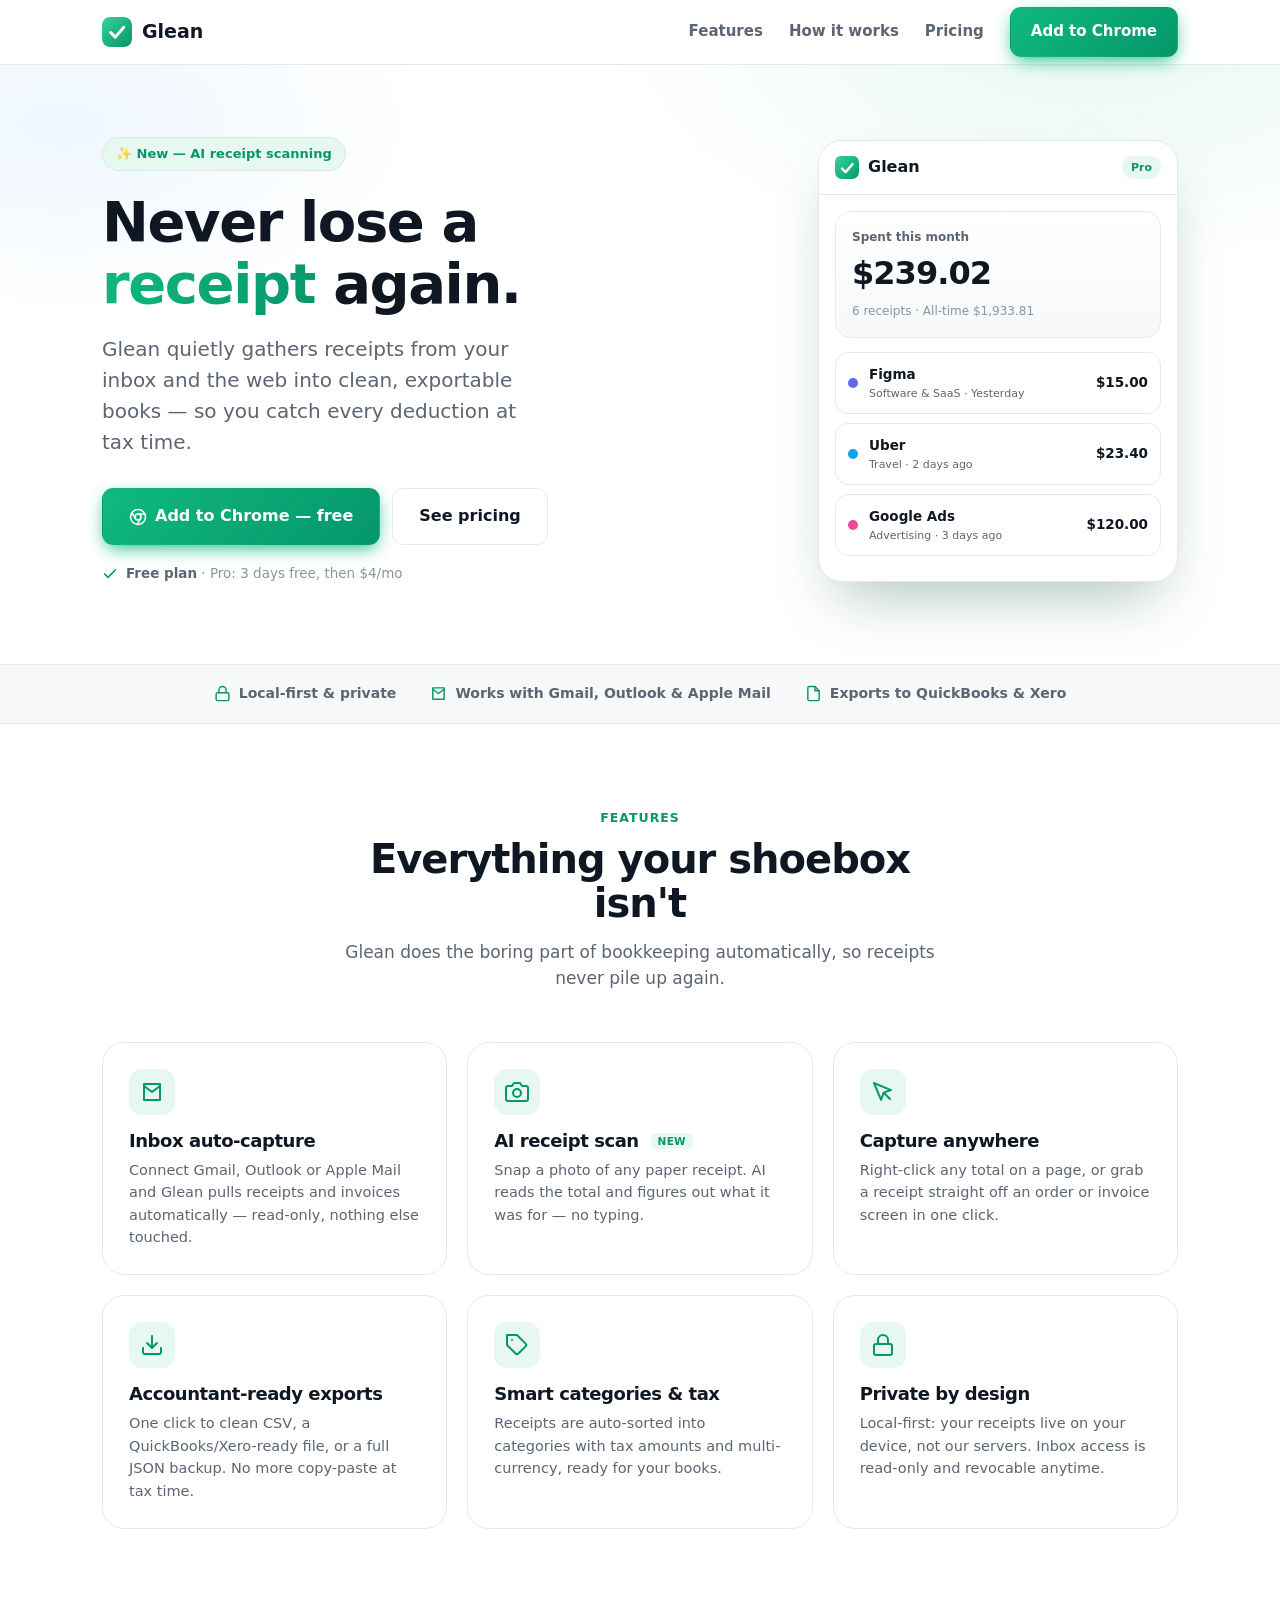
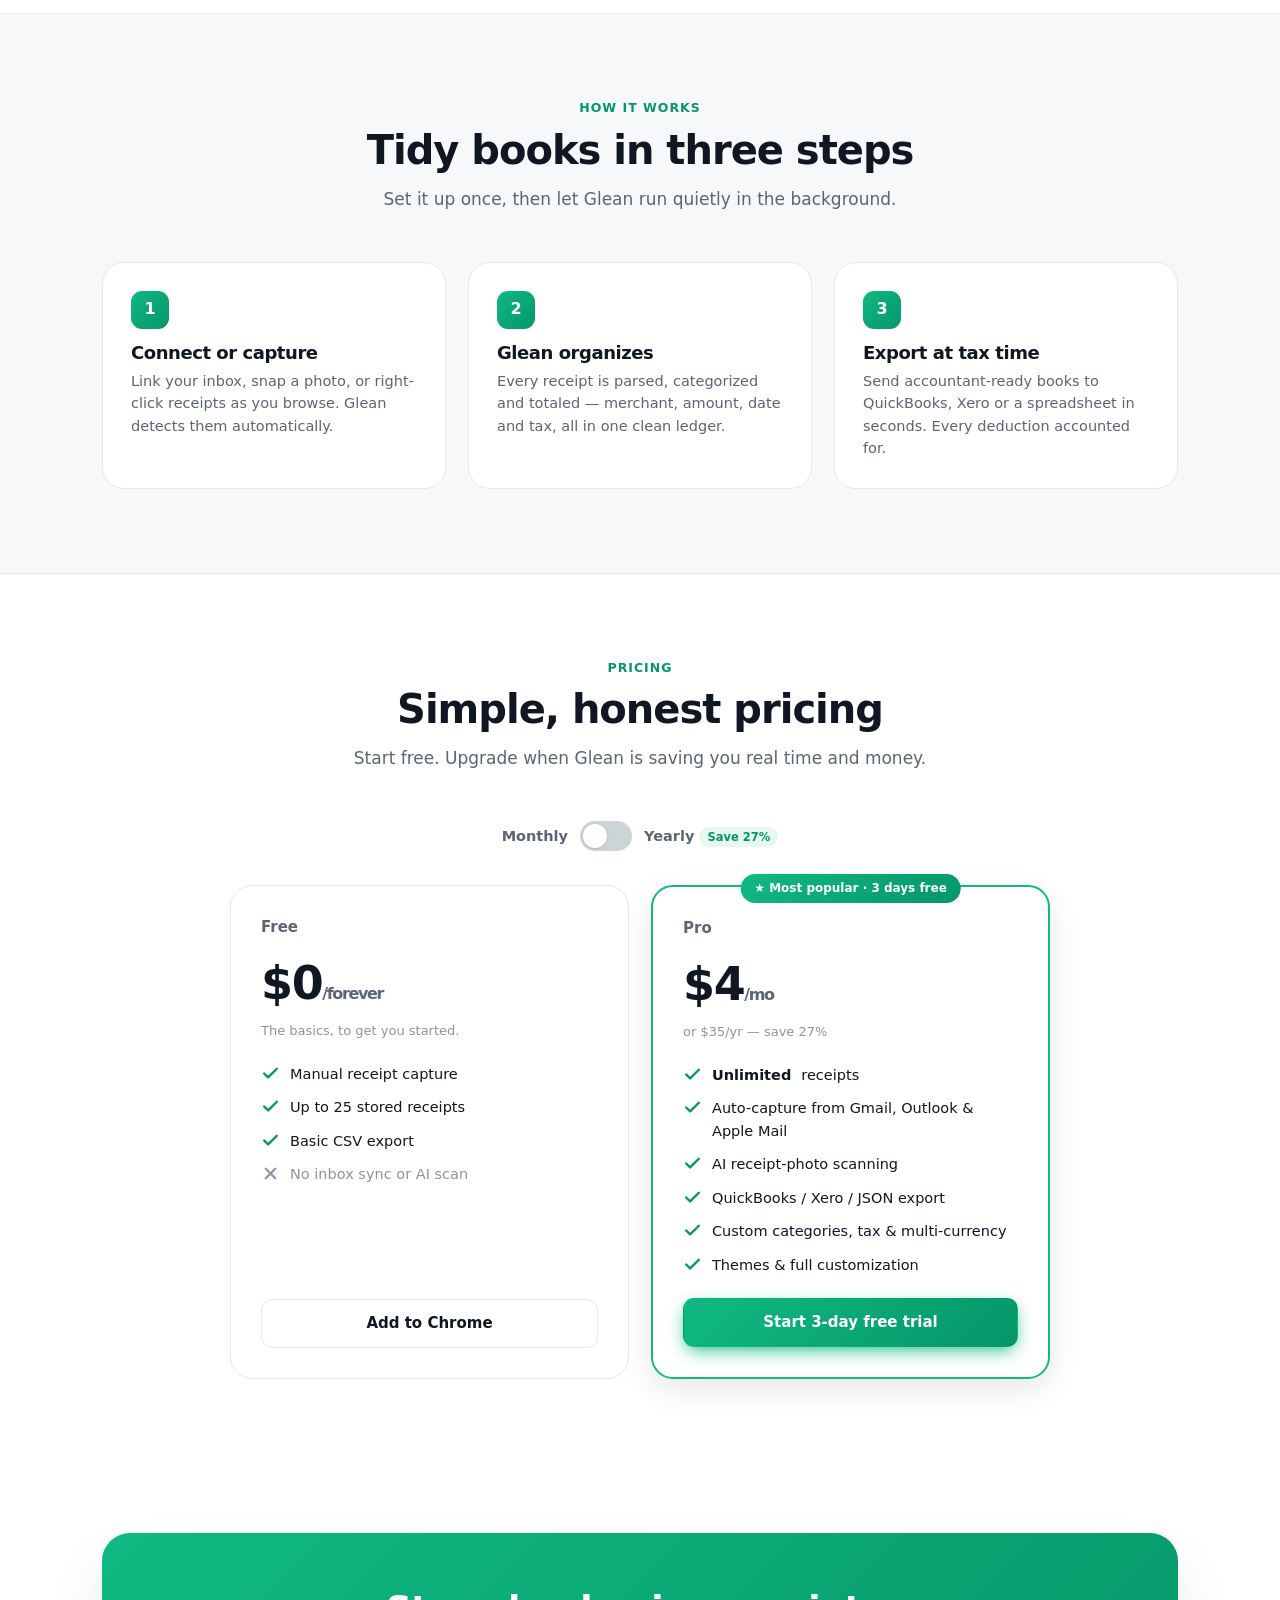
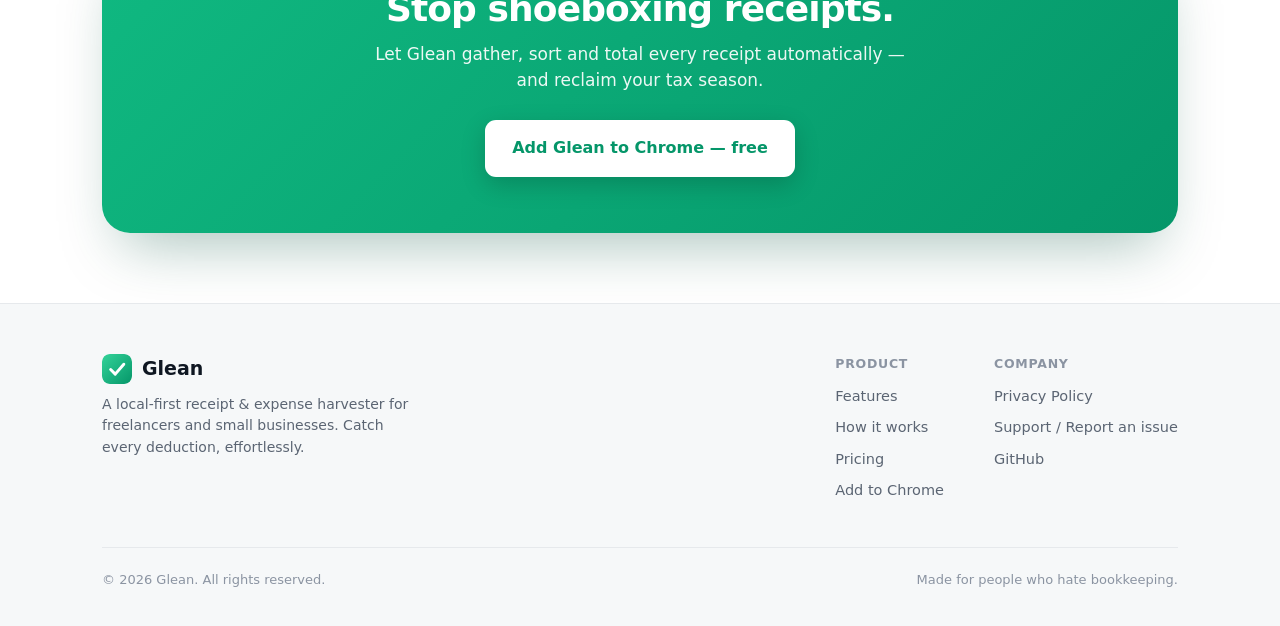
==== docs/index.html @ d1dd8fab "Initial commit — Glean v1.0.0" ====
<!DOCTYPE html>
<html lang="en">
<head>
  <meta charset="UTF-8" />
  <meta name="viewport" content="width=device-width, initial-scale=1.0" />
  <title>Glean — Never lose a receipt again</title>
  <meta name="description" content="Glean is a Chrome extension that gathers receipts from your inbox and the web into clean, exportable books — so freelancers and small businesses catch every deduction at tax time." />
  <meta property="og:title" content="Glean — Never lose a receipt again" />
  <meta property="og:description" content="Auto-capture receipts from Gmail, Outlook & Apple Mail, scan photos with AI, and export accountant-ready books in seconds." />
  <meta property="og:type" content="website" />
  <meta name="theme-color" content="#10b981" />
  <link rel="icon" href="favicon.svg" type="image/svg+xml" />
  <link rel="stylesheet" href="styles.css" />
  <!-- PLACEHOLDERS TO REPLACE: Chrome Web Store URL (href="#store"), GitHub URL, contact email -->
</head>
<body>
  <header class="site">
    <div class="container bar">
      <a class="brand" href="#top"><img src="favicon.svg" alt="" /> Glean</a>
      <nav class="nav">
        <a class="link" href="#features">Features</a>
        <a class="link" href="#how">How it works</a>
        <a class="link" href="#pricing">Pricing</a>
        <a class="btn btn-primary" href="#store">Add to Chrome</a>
      </nav>
    </div>
  </header>

  <main id="top">
    <!-- HERO -->
    <section class="hero">
      <div class="container hero-grid">
        <div>
          <span class="pill reveal">✨ New — AI receipt scanning</span>
          <h1 class="reveal d1">Never lose a<br /><span class="grad">receipt</span> again.</h1>
          <p class="lead reveal d2">Glean quietly gathers receipts from your inbox and the web into clean,
            exportable books — so you catch every deduction at tax time.</p>
          <div class="cta reveal d3">
            <a class="btn btn-primary btn-lg" href="#store">
              <svg viewBox="0 0 24 24" fill="none" stroke="currentColor" stroke-width="2" stroke-linecap="round" stroke-linejoin="round"><circle cx="12" cy="12" r="10"/><circle cx="12" cy="12" r="4"/><line x1="21.17" y1="8" x2="12" y2="8"/><line x1="3.95" y1="6.06" x2="8.54" y2="14"/><line x1="10.88" y1="21.94" x2="15.46" y2="14"/></svg>
              Add to Chrome — free
            </a>
            <a class="btn btn-ghost btn-lg" href="#pricing">See pricing</a>
          </div>
          <div class="subnote reveal d4">
            <svg viewBox="0 0 24 24" fill="none" stroke="#059669" stroke-width="2.5" stroke-linecap="round" stroke-linejoin="round" style="width:16px;height:16px"><polyline points="20 6 9 17 4 12"/></svg>
            <span><b>Free plan</b> · Pro: 3 days free, then $4/mo</span>
          </div>
        </div>

        <!-- app mock -->
        <div class="mock reveal d2" aria-hidden="true">
          <div class="m-bar"><img src="favicon.svg" alt="" /><span class="t">Glean</span><span class="tag">Pro</span></div>
          <div class="m-body">
            <div class="m-card">
              <div class="lbl">Spent this month</div>
              <div class="amt">$239.02</div>
              <div class="sub">6 receipts · All-time $1,933.81</div>
            </div>
            <div class="m-row"><span class="dot" style="background:#6366f1"></span><div><div class="mn">Figma</div><div class="mc">Software & SaaS · Yesterday</div></div><span class="mv">$15.00</span></div>
            <div class="m-row"><span class="dot" style="background:#0ea5e9"></span><div><div class="mn">Uber</div><div class="mc">Travel · 2 days ago</div></div><span class="mv">$23.40</span></div>
            <div class="m-row"><span class="dot" style="background:#ec4899"></span><div><div class="mn">Google Ads</div><div class="mc">Advertising · 3 days ago</div></div><span class="mv">$120.00</span></div>
          </div>
        </div>
      </div>
    </section>

    <!-- TRUST -->
    <div class="trust">
      <div class="container row">
        <span><svg viewBox="0 0 24 24" fill="none" stroke="currentColor" stroke-width="2" stroke-linecap="round" stroke-linejoin="round"><rect x="3" y="11" width="18" height="11" rx="2"/><path d="M7 11V7a5 5 0 0 1 10 0v4"/></svg> Local-first &amp; private</span>
        <span><svg viewBox="0 0 24 24" fill="none" stroke="currentColor" stroke-width="2" stroke-linecap="round" stroke-linejoin="round"><path d="M4 4h16v16H4z"/><path d="m4 6 8 6 8-6"/></svg> Works with Gmail, Outlook &amp; Apple Mail</span>
        <span><svg viewBox="0 0 24 24" fill="none" stroke="currentColor" stroke-width="2" stroke-linecap="round" stroke-linejoin="round"><path d="M14 2H6a2 2 0 0 0-2 2v16a2 2 0 0 0 2 2h12a2 2 0 0 0 2-2V8z"/><path d="M14 2v6h6"/></svg> Exports to QuickBooks &amp; Xero</span>
      </div>
    </div>

    <!-- FEATURES -->
    <section class="block" id="features">
      <div class="container">
        <div class="section-head">
          <div class="eyebrow">Features</div>
          <h2 class="h2">Everything your shoebox isn't</h2>
          <p>Glean does the boring part of bookkeeping automatically, so receipts never pile up again.</p>
        </div>
        <div class="features">
          <div class="feature">
            <div class="ic"><svg viewBox="0 0 24 24" fill="none" stroke="currentColor" stroke-width="2" stroke-linecap="round" stroke-linejoin="round"><path d="M4 4h16v16H4z"/><path d="m4 6 8 6 8-6"/></svg></div>
            <h3>Inbox auto-capture</h3>
            <p>Connect Gmail, Outlook or Apple Mail and Glean pulls receipts and invoices automatically — read-only, nothing else touched.</p>
          </div>
          <div class="feature">
            <div class="ic"><svg viewBox="0 0 24 24" fill="none" stroke="currentColor" stroke-width="2" stroke-linecap="round" stroke-linejoin="round"><path d="M23 19a2 2 0 0 1-2 2H3a2 2 0 0 1-2-2V8a2 2 0 0 1 2-2h4l2-3h6l2 3h4a2 2 0 0 1 2 2z"/><circle cx="12" cy="13" r="4"/></svg></div>
            <h3>AI receipt scan <span class="soon">NEW</span></h3>
            <p>Snap a photo of any paper receipt. AI reads the total and figures out what it was for — no typing.</p>
          </div>
          <div class="feature">
            <div class="ic"><svg viewBox="0 0 24 24" fill="none" stroke="currentColor" stroke-width="2" stroke-linecap="round" stroke-linejoin="round"><path d="M3 3l7.07 16.97 2.51-7.39 7.39-2.51L3 3z"/><path d="M13 13l6 6"/></svg></div>
            <h3>Capture anywhere</h3>
            <p>Right-click any total on a page, or grab a receipt straight off an order or invoice screen in one click.</p>
          </div>
          <div class="feature">
            <div class="ic"><svg viewBox="0 0 24 24" fill="none" stroke="currentColor" stroke-width="2" stroke-linecap="round" stroke-linejoin="round"><path d="M21 15v4a2 2 0 0 1-2 2H5a2 2 0 0 1-2-2v-4"/><polyline points="7 10 12 15 17 10"/><line x1="12" y1="15" x2="12" y2="3"/></svg></div>
            <h3>Accountant-ready exports</h3>
            <p>One click to clean CSV, a QuickBooks/Xero-ready file, or a full JSON backup. No more copy-paste at tax time.</p>
          </div>
          <div class="feature">
            <div class="ic"><svg viewBox="0 0 24 24" fill="none" stroke="currentColor" stroke-width="2" stroke-linecap="round" stroke-linejoin="round"><path d="M20.59 13.41l-7.17 7.17a2 2 0 0 1-2.83 0L2 12V2h10l8.59 8.59a2 2 0 0 1 0 2.82z"/><line x1="7" y1="7" x2="7.01" y2="7"/></svg></div>
            <h3>Smart categories &amp; tax</h3>
            <p>Receipts are auto-sorted into categories with tax amounts and multi-currency, ready for your books.</p>
          </div>
          <div class="feature">
            <div class="ic"><svg viewBox="0 0 24 24" fill="none" stroke="currentColor" stroke-width="2" stroke-linecap="round" stroke-linejoin="round"><rect x="3" y="11" width="18" height="11" rx="2"/><path d="M7 11V7a5 5 0 0 1 10 0v4"/></svg></div>
            <h3>Private by design</h3>
            <p>Local-first: your receipts live on your device, not our servers. Inbox access is read-only and revocable anytime.</p>
          </div>
        </div>
      </div>
    </section>

    <!-- HOW IT WORKS -->
    <div class="steps-wrap">
      <section class="block" id="how">
        <div class="container">
          <div class="section-head">
            <div class="eyebrow">How it works</div>
            <h2 class="h2">Tidy books in three steps</h2>
            <p>Set it up once, then let Glean run quietly in the background.</p>
          </div>
          <div class="steps">
            <div class="step">
              <div class="num">1</div>
              <h3>Connect or capture</h3>
              <p>Link your inbox, snap a photo, or right-click receipts as you browse. Glean detects them automatically.</p>
            </div>
            <div class="step">
              <div class="num">2</div>
              <h3>Glean organizes</h3>
              <p>Every receipt is parsed, categorized and totaled — merchant, amount, date and tax, all in one clean ledger.</p>
            </div>
            <div class="step">
              <div class="num">3</div>
              <h3>Export at tax time</h3>
              <p>Send accountant-ready books to QuickBooks, Xero or a spreadsheet in seconds. Every deduction accounted for.</p>
            </div>
          </div>
        </div>
      </section>
    </div>

    <!-- PRICING -->
    <section class="block" id="pricing">
      <div class="container">
        <div class="section-head">
          <div class="eyebrow">Pricing</div>
          <h2 class="h2">Simple, honest pricing</h2>
          <p>Start free. Upgrade when Glean is saving you real time and money.</p>
        </div>

        <input type="checkbox" id="yearly" class="bill-input" />
        <div class="bill">
          <span class="opt">Monthly</span>
          <label for="yearly" class="switch" title="Toggle yearly billing"><span class="sl"></span></label>
          <span class="opt">Yearly <span class="save">Save 27%</span></span>
        </div>

        <div class="pricing-grid">
          <!-- FREE -->
          <div class="plan">
            <div class="pname">Free</div>
            <div class="price">$0<small>/forever</small></div>
            <div class="pnote">The basics, to get you started.</div>
            <ul>
              <li><svg viewBox="0 0 24 24" fill="none" stroke="currentColor" stroke-width="3" stroke-linecap="round" stroke-linejoin="round"><polyline points="20 6 9 17 4 12"/></svg> Manual receipt capture</li>
              <li><svg viewBox="0 0 24 24" fill="none" stroke="currentColor" stroke-width="3" stroke-linecap="round" stroke-linejoin="round"><polyline points="20 6 9 17 4 12"/></svg> Up to 25 stored receipts</li>
              <li><svg viewBox="0 0 24 24" fill="none" stroke="currentColor" stroke-width="3" stroke-linecap="round" stroke-linejoin="round"><polyline points="20 6 9 17 4 12"/></svg> Basic CSV export</li>
              <li class="off"><svg viewBox="0 0 24 24" fill="none" stroke="currentColor" stroke-width="3" stroke-linecap="round" stroke-linejoin="round"><line x1="18" y1="6" x2="6" y2="18"/><line x1="6" y1="6" x2="18" y2="18"/></svg> No inbox sync or AI scan</li>
            </ul>
            <a class="btn btn-ghost" href="#store">Add to Chrome</a>
          </div>

          <!-- PRO -->
          <div class="plan featured">
            <div class="ribbon">★ Most popular · 3 days free</div>
            <div class="pname">Pro</div>
            <div class="price">
              <span class="mo">$4<small>/mo</small></span>
              <span class="yr">$35<small>/yr</small></span>
            </div>
            <div class="pnote">
              <span class="mo">or $35/yr — save 27%</span>
              <span class="yr">≈ $2.92/mo, billed yearly</span>
            </div>
            <ul>
              <li><svg viewBox="0 0 24 24" fill="none" stroke="currentColor" stroke-width="3" stroke-linecap="round" stroke-linejoin="round"><polyline points="20 6 9 17 4 12"/></svg> <b>Unlimited</b> receipts</li>
              <li><svg viewBox="0 0 24 24" fill="none" stroke="currentColor" stroke-width="3" stroke-linecap="round" stroke-linejoin="round"><polyline points="20 6 9 17 4 12"/></svg> Auto-capture from Gmail, Outlook &amp; Apple Mail</li>
              <li><svg viewBox="0 0 24 24" fill="none" stroke="currentColor" stroke-width="3" stroke-linecap="round" stroke-linejoin="round"><polyline points="20 6 9 17 4 12"/></svg> AI receipt-photo scanning</li>
              <li><svg viewBox="0 0 24 24" fill="none" stroke="currentColor" stroke-width="3" stroke-linecap="round" stroke-linejoin="round"><polyline points="20 6 9 17 4 12"/></svg> QuickBooks / Xero / JSON export</li>
              <li><svg viewBox="0 0 24 24" fill="none" stroke="currentColor" stroke-width="3" stroke-linecap="round" stroke-linejoin="round"><polyline points="20 6 9 17 4 12"/></svg> Custom categories, tax &amp; multi-currency</li>
              <li><svg viewBox="0 0 24 24" fill="none" stroke="currentColor" stroke-width="3" stroke-linecap="round" stroke-linejoin="round"><polyline points="20 6 9 17 4 12"/></svg> Themes &amp; full customization</li>
            </ul>
            <a class="btn btn-primary" href="#store">Start 3-day free trial</a>
          </div>
        </div>
      </div>
    </section>

    <!-- CTA -->
    <section class="cta-band">
      <div class="container">
        <div class="cta-inner">
          <h2>Stop shoeboxing receipts.</h2>
          <p>Let Glean gather, sort and total every receipt automatically — and reclaim your tax season.</p>
          <a class="btn btn-primary btn-lg" href="#store">Add Glean to Chrome — free</a>
        </div>
      </div>
    </section>
  </main>

  <footer class="site">
    <div class="container">
      <div class="cols">
        <div>
          <a class="brand" href="#top"><img src="favicon.svg" alt="" /> Glean</a>
          <p class="about">A local-first receipt &amp; expense harvester for freelancers and small businesses. Catch every deduction, effortlessly.</p>
        </div>
        <div class="fnav">
          <div class="fcol">
            <h4>Product</h4>
            <a href="#features">Features</a>
            <a href="#how">How it works</a>
            <a href="#pricing">Pricing</a>
            <a href="#store">Add to Chrome</a>
          </div>
          <div class="fcol">
            <h4>Company</h4>
            <a href="privacy.html">Privacy Policy</a>
            <!-- REPLACE YOUR_USERNAME with your GitHub username (both links) -->
            <a href="https://github.com/YOUR_USERNAME/glean/issues">Support / Report an issue</a>
            <a href="https://github.com/YOUR_USERNAME/glean">GitHub</a>
          </div>
        </div>
      </div>
      <div class="legal">
        <span>© 2026 Glean. All rights reserved.</span>
        <span>Made for people who hate bookkeeping.</span>
      </div>
    </div>
  </footer>
</body>
</html>
---- docs/styles.css ----
/* Glean — landing site styles. Pure CSS, no frameworks. */
:root {
  --accent: #10b981;
  --accent-strong: #059669;
  --accent-soft: #e7f8f1;
  --ink: #0f1722;
  --muted: #5b6573;
  --faint: #8b94a2;
  --bg: #ffffff;
  --bg-2: #f6f8f9;
  --border: #e6e9ec;
  --radius: 14px;
  --radius-lg: 22px;
  --shadow-sm: 0 1px 2px rgba(16, 24, 40, .06), 0 1px 3px rgba(16, 24, 40, .08);
  --shadow-md: 0 10px 30px rgba(16, 24, 40, .10);
  --shadow-lg: 0 30px 60px -20px rgba(5, 80, 60, .35);
  --font: "Inter", -apple-system, BlinkMacSystemFont, "Segoe UI", Roboto, system-ui, sans-serif;
  --maxw: 1120px;
}

* { box-sizing: border-box; margin: 0; padding: 0; }
html { scroll-behavior: smooth; scroll-padding-top: 84px; }
body {
  font-family: var(--font); color: var(--ink); background: var(--bg);
  line-height: 1.55; -webkit-font-smoothing: antialiased; text-rendering: optimizeLegibility;
}
img, svg { display: block; max-width: 100%; }
a { color: inherit; text-decoration: none; }
h1, h2, h3 { letter-spacing: -0.025em; line-height: 1.1; font-weight: 800; }
.container { width: 100%; max-width: var(--maxw); margin: 0 auto; padding: 0 22px; }
.muted { color: var(--muted); }
.center { text-align: center; }

/* ---------- buttons ---------- */
.btn {
  display: inline-flex; align-items: center; justify-content: center; gap: 8px;
  font-weight: 650; font-size: 15px; padding: 12px 20px; border-radius: 11px;
  border: 1px solid transparent; cursor: pointer; transition: transform .15s ease, box-shadow .2s ease, background .2s ease, filter .2s ease;
  white-space: nowrap;
}
.btn:active { transform: scale(.97); }
.btn-primary { background: linear-gradient(135deg, var(--accent), var(--accent-strong)); color: #fff; box-shadow: 0 6px 18px -4px var(--accent); }
.btn-primary:hover { filter: brightness(1.05); box-shadow: 0 10px 26px -6px var(--accent); }
.btn-ghost { background: #fff; border-color: var(--border); color: var(--ink); }
.btn-ghost:hover { background: var(--bg-2); border-color: #d6dbe0; }
.btn-lg { padding: 15px 26px; font-size: 16px; }
.btn svg { width: 18px; height: 18px; }

/* ---------- header ---------- */
header.site {
  position: sticky; top: 0; z-index: 50; background: rgba(255, 255, 255, .82);
  backdrop-filter: saturate(180%) blur(12px); border-bottom: 1px solid var(--border);
}
header.site .bar { display: flex; align-items: center; gap: 16px; height: 64px; }
.brand { display: flex; align-items: center; gap: 10px; font-weight: 800; font-size: 19px; }
.brand img { width: 30px; height: 30px; border-radius: 8px; }
header .nav { display: flex; align-items: center; gap: 26px; margin-left: auto; }
header .nav a.link { color: var(--muted); font-weight: 550; font-size: 15px; }
header .nav a.link:hover { color: var(--ink); }
@media (max-width: 720px) { header .nav a.link { display: none; } }

/* ---------- hero ---------- */
.hero { position: relative; overflow: hidden; padding: 72px 0 80px; }
.hero::before {
  content: ""; position: absolute; inset: 0; z-index: -1;
  background:
    radial-gradient(800px 400px at 85% -5%, var(--accent-soft), transparent 60%),
    radial-gradient(600px 320px at 5% 10%, #eef6ff, transparent 60%);
}
.hero-grid { display: grid; grid-template-columns: 1.05fr .95fr; gap: 48px; align-items: center; }
.pill {
  display: inline-flex; align-items: center; gap: 8px; font-size: 13px; font-weight: 650; color: var(--accent-strong);
  background: var(--accent-soft); border: 1px solid #cdeede; padding: 6px 13px; border-radius: 999px; margin-bottom: 20px;
}
.hero h1 { font-size: clamp(36px, 5.4vw, 56px); }
.hero h1 .grad { background: linear-gradient(120deg, var(--accent), var(--accent-strong)); -webkit-background-clip: text; background-clip: text; color: transparent; }
.hero p.lead { font-size: clamp(17px, 2vw, 20px); color: var(--muted); margin: 20px 0 30px; max-width: 33ch; }
.hero .cta { display: flex; gap: 12px; flex-wrap: wrap; }
.hero .subnote { margin-top: 18px; font-size: 13.5px; color: var(--faint); display: flex; gap: 8px; align-items: center; }
.hero .subnote b { color: var(--muted); font-weight: 650; }
@media (max-width: 860px) { .hero-grid { grid-template-columns: 1fr; gap: 36px; } .hero p.lead { max-width: none; } }

/* ---------- app mock (hero visual) ---------- */
.mock {
  width: 360px; max-width: 100%; margin-left: auto; background: #fff; border-radius: 24px;
  box-shadow: var(--shadow-lg); border: 1px solid var(--border); overflow: hidden;
  animation: floaty 6s ease-in-out infinite;
}
@media (max-width: 860px) { .mock { margin: 0 auto; } }
@keyframes floaty { 0%, 100% { transform: translateY(0); } 50% { transform: translateY(-10px); } }
.mock .m-bar { display: flex; align-items: center; gap: 9px; padding: 14px 16px; border-bottom: 1px solid var(--border); }
.mock .m-bar img { width: 24px; height: 24px; border-radius: 7px; }
.mock .m-bar .t { font-weight: 800; }
.mock .m-bar .tag { margin-left: auto; font-size: 11px; font-weight: 700; color: var(--accent-strong); background: var(--accent-soft); padding: 3px 9px; border-radius: 999px; }
.mock .m-body { padding: 16px; }
.mock .m-card { background: linear-gradient(180deg, #fff, var(--bg-2)); border: 1px solid var(--border); border-radius: 16px; padding: 16px; margin-bottom: 14px; }
.mock .m-card .lbl { font-size: 12px; color: var(--muted); font-weight: 600; }
.mock .m-card .amt { font-size: 32px; font-weight: 800; letter-spacing: -.03em; margin-top: 2px; }
.mock .m-card .sub { font-size: 12px; color: var(--faint); margin-top: 4px; }
.mock .m-row { display: flex; align-items: center; gap: 11px; padding: 11px 12px; border: 1px solid var(--border); border-radius: 13px; margin-bottom: 9px; background: #fff; }
.mock .m-row .dot { width: 10px; height: 10px; border-radius: 50%; flex: none; }
.mock .m-row .mn { font-weight: 700; font-size: 13.5px; }
.mock .m-row .mc { font-size: 11px; color: var(--muted); }
.mock .m-row .mv { margin-left: auto; font-weight: 800; font-size: 13.5px; }

/* ---------- trust bar ---------- */
.trust { border-top: 1px solid var(--border); border-bottom: 1px solid var(--border); background: var(--bg-2); }
.trust .row { display: flex; flex-wrap: wrap; gap: 14px 34px; justify-content: center; align-items: center; padding: 18px 0; font-size: 14px; color: var(--muted); font-weight: 600; }
.trust .row span { display: inline-flex; align-items: center; gap: 8px; }
.trust .row svg { width: 17px; height: 17px; color: var(--accent-strong); }

/* ---------- sections ---------- */
section.block { padding: 84px 0; }
.eyebrow { text-transform: uppercase; letter-spacing: .08em; font-size: 12.5px; font-weight: 750; color: var(--accent-strong); }
.h2 { font-size: clamp(28px, 3.6vw, 40px); margin: 10px 0 14px; }
.section-head { max-width: 640px; margin: 0 auto 50px; text-align: center; }
.section-head p { color: var(--muted); font-size: 17px; }

/* features */
.features { display: grid; grid-template-columns: repeat(3, 1fr); gap: 20px; }
@media (max-width: 900px) { .features { grid-template-columns: repeat(2, 1fr); } }
@media (max-width: 600px) { .features { grid-template-columns: 1fr; } }
.feature { background: #fff; border: 1px solid var(--border); border-radius: var(--radius-lg); padding: 26px; transition: transform .2s ease, box-shadow .2s ease, border-color .2s; }
.feature:hover { transform: translateY(-4px); box-shadow: var(--shadow-md); border-color: #d8dde2; }
.feature .ic { width: 46px; height: 46px; border-radius: 13px; display: grid; place-items: center; background: var(--accent-soft); color: var(--accent-strong); margin-bottom: 16px; }
.feature .ic svg { width: 24px; height: 24px; }
.feature h3 { font-size: 18px; margin-bottom: 8px; font-weight: 750; }
.feature p { color: var(--muted); font-size: 14.5px; }
.feature .soon { font-size: 10.5px; font-weight: 800; letter-spacing: .03em; color: var(--accent-strong); background: var(--accent-soft); padding: 2px 7px; border-radius: 6px; margin-left: 6px; vertical-align: middle; }

/* steps */
.steps-wrap { background: var(--bg-2); border-top: 1px solid var(--border); border-bottom: 1px solid var(--border); }
.steps { display: grid; grid-template-columns: repeat(3, 1fr); gap: 22px; counter-reset: step; }
@media (max-width: 760px) { .steps { grid-template-columns: 1fr; } }
.step { background: #fff; border: 1px solid var(--border); border-radius: var(--radius-lg); padding: 28px; position: relative; }
.step .num { width: 38px; height: 38px; border-radius: 11px; background: linear-gradient(135deg, var(--accent), var(--accent-strong)); color: #fff; font-weight: 800; display: grid; place-items: center; margin-bottom: 14px; }
.step h3 { font-size: 18px; margin-bottom: 7px; }
.step p { color: var(--muted); font-size: 14.5px; }

/* pricing */
.pricing-grid { display: grid; grid-template-columns: 1fr 1fr; gap: 22px; max-width: 820px; margin: 0 auto; }
@media (max-width: 720px) { .pricing-grid { grid-template-columns: 1fr; } }
.plan { background: #fff; border: 1px solid var(--border); border-radius: var(--radius-lg); padding: 30px; display: flex; flex-direction: column; }
.plan.featured { border: 2px solid var(--accent); box-shadow: var(--shadow-md); position: relative; }
.plan.featured .ribbon { position: absolute; top: -13px; left: 50%; transform: translateX(-50%); background: linear-gradient(135deg, var(--accent), var(--accent-strong)); color: #fff; font-size: 12px; font-weight: 750; padding: 5px 14px; border-radius: 999px; white-space: nowrap; }
.plan .pname { font-weight: 750; font-size: 15px; color: var(--muted); }
.plan .price { font-size: 46px; font-weight: 800; letter-spacing: -.03em; margin: 8px 0 2px; }
.plan .price small { font-size: 16px; font-weight: 600; color: var(--muted); }
.plan .pnote { color: var(--faint); font-size: 13px; min-height: 18px; }
.plan ul { list-style: none; margin: 22px 0; display: flex; flex-direction: column; gap: 11px; }
.plan li { display: flex; gap: 10px; font-size: 14.5px; color: var(--ink); }
.plan li svg { width: 19px; height: 19px; color: var(--accent-strong); flex: none; margin-top: 1px; }
.plan li.off { color: var(--faint); }
.plan li.off svg { color: var(--faint); }
.plan .btn { margin-top: auto; }

/* billing toggle (pure CSS) */
.bill { display: inline-flex; align-items: center; gap: 12px; margin: 0 auto 34px; justify-content: center; width: 100%; font-weight: 650; }
.bill .opt { color: var(--muted); font-size: 14.5px; }
.bill .save { font-size: 11.5px; font-weight: 750; color: var(--accent-strong); background: var(--accent-soft); padding: 3px 8px; border-radius: 999px; }
.bill-input { position: absolute; width: 1px; height: 1px; opacity: 0; pointer-events: none; }
.switch { position: relative; display: inline-block; width: 52px; height: 30px; flex: none; cursor: pointer; }
.switch .sl { position: absolute; inset: 0; background: #cbd5d8; border-radius: 999px; transition: background .2s; }
.switch .sl::before { content: ""; position: absolute; height: 24px; width: 24px; left: 3px; top: 3px; background: #fff; border-radius: 50%; transition: transform .22s cubic-bezier(.34,1.4,.5,1); box-shadow: var(--shadow-sm); }
#yearly:checked ~ .bill .switch .sl { background: var(--accent); }
#yearly:checked ~ .bill .switch .sl::before { transform: translateX(22px); }
.bill-input:focus-visible ~ .bill .switch .sl { box-shadow: 0 0 0 3px var(--accent-soft); }
.price .yr, .pnote .yr { display: none; }
#yearly:checked ~ .pricing-grid .price .mo, #yearly:checked ~ .pricing-grid .pnote .mo { display: none; }
#yearly:checked ~ .pricing-grid .price .yr, #yearly:checked ~ .pricing-grid .pnote .yr { display: inline; }

/* cta band */
.cta-band { padding: 70px 0; }
.cta-inner { background: linear-gradient(135deg, var(--accent), var(--accent-strong)); border-radius: 28px; padding: 56px 32px; text-align: center; color: #fff; box-shadow: var(--shadow-lg); }
.cta-inner h2 { font-size: clamp(26px, 3.4vw, 36px); }
.cta-inner p { opacity: .92; margin: 12px auto 26px; max-width: 50ch; font-size: 17px; }
.cta-inner .btn-primary { background: #fff; color: var(--accent-strong); box-shadow: 0 8px 24px rgba(0,0,0,.18); }
.cta-inner .btn-primary:hover { filter: none; background: #f4fffb; }

/* footer */
footer.site { border-top: 1px solid var(--border); background: var(--bg-2); padding: 50px 0 36px; }
footer .cols { display: flex; flex-wrap: wrap; gap: 28px 60px; justify-content: space-between; }
footer .brand { margin-bottom: 10px; }
footer .about { max-width: 320px; color: var(--muted); font-size: 14px; }
footer .fnav { display: flex; gap: 50px; flex-wrap: wrap; }
footer .fcol h4 { font-size: 12.5px; text-transform: uppercase; letter-spacing: .06em; color: var(--faint); margin-bottom: 12px; }
footer .fcol a { display: block; color: var(--muted); font-size: 14.5px; margin-bottom: 9px; }
footer .fcol a:hover { color: var(--accent-strong); }
footer .legal { margin-top: 36px; padding-top: 22px; border-top: 1px solid var(--border); display: flex; flex-wrap: wrap; gap: 10px; justify-content: space-between; color: var(--faint); font-size: 13px; }

/* legal/privacy page */
.doc { padding: 56px 0 80px; }
.doc .container { max-width: 760px; }
.doc h1 { font-size: clamp(30px, 4vw, 42px); margin-bottom: 8px; }
.doc .updated { color: var(--faint); font-size: 14px; margin-bottom: 34px; }
.doc h2 { font-size: 22px; margin: 34px 0 12px; }
.doc p, .doc li { color: var(--muted); font-size: 15.5px; margin-bottom: 12px; }
.doc ul { padding-left: 22px; margin-bottom: 12px; }
.doc li { margin-bottom: 8px; }
.doc strong { color: var(--ink); }
.doc a { color: var(--accent-strong); font-weight: 600; }
.doc a:hover { text-decoration: underline; }

/* reveal-on-load animation */
.reveal { opacity: 0; transform: translateY(16px); animation: rise .7s cubic-bezier(.22,.61,.36,1) forwards; }
.d1 { animation-delay: .05s; } .d2 { animation-delay: .12s; } .d3 { animation-delay: .19s; } .d4 { animation-delay: .26s; }
@keyframes rise { to { opacity: 1; transform: none; } }
@media (prefers-reduced-motion: reduce) { .reveal { animation: none; opacity: 1; transform: none; } .mock { animation: none; } html { scroll-behavior: auto; } }
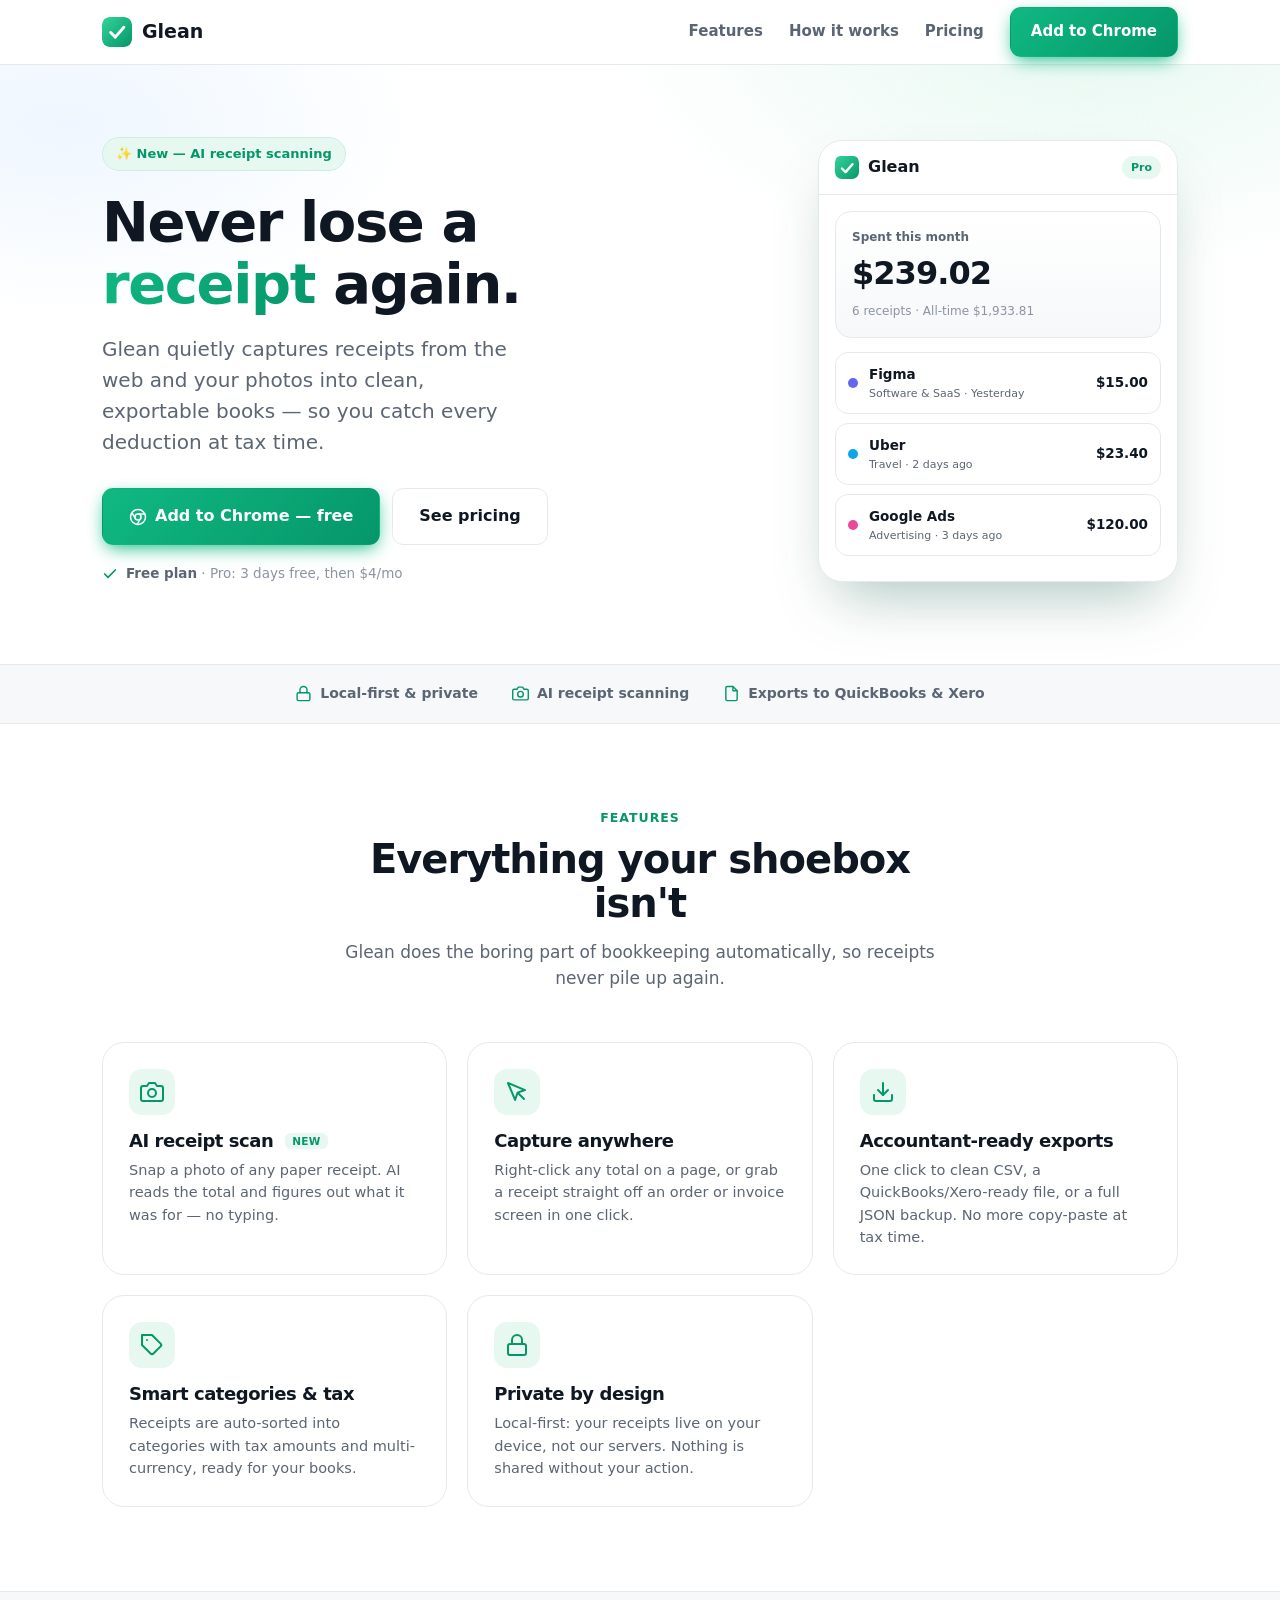
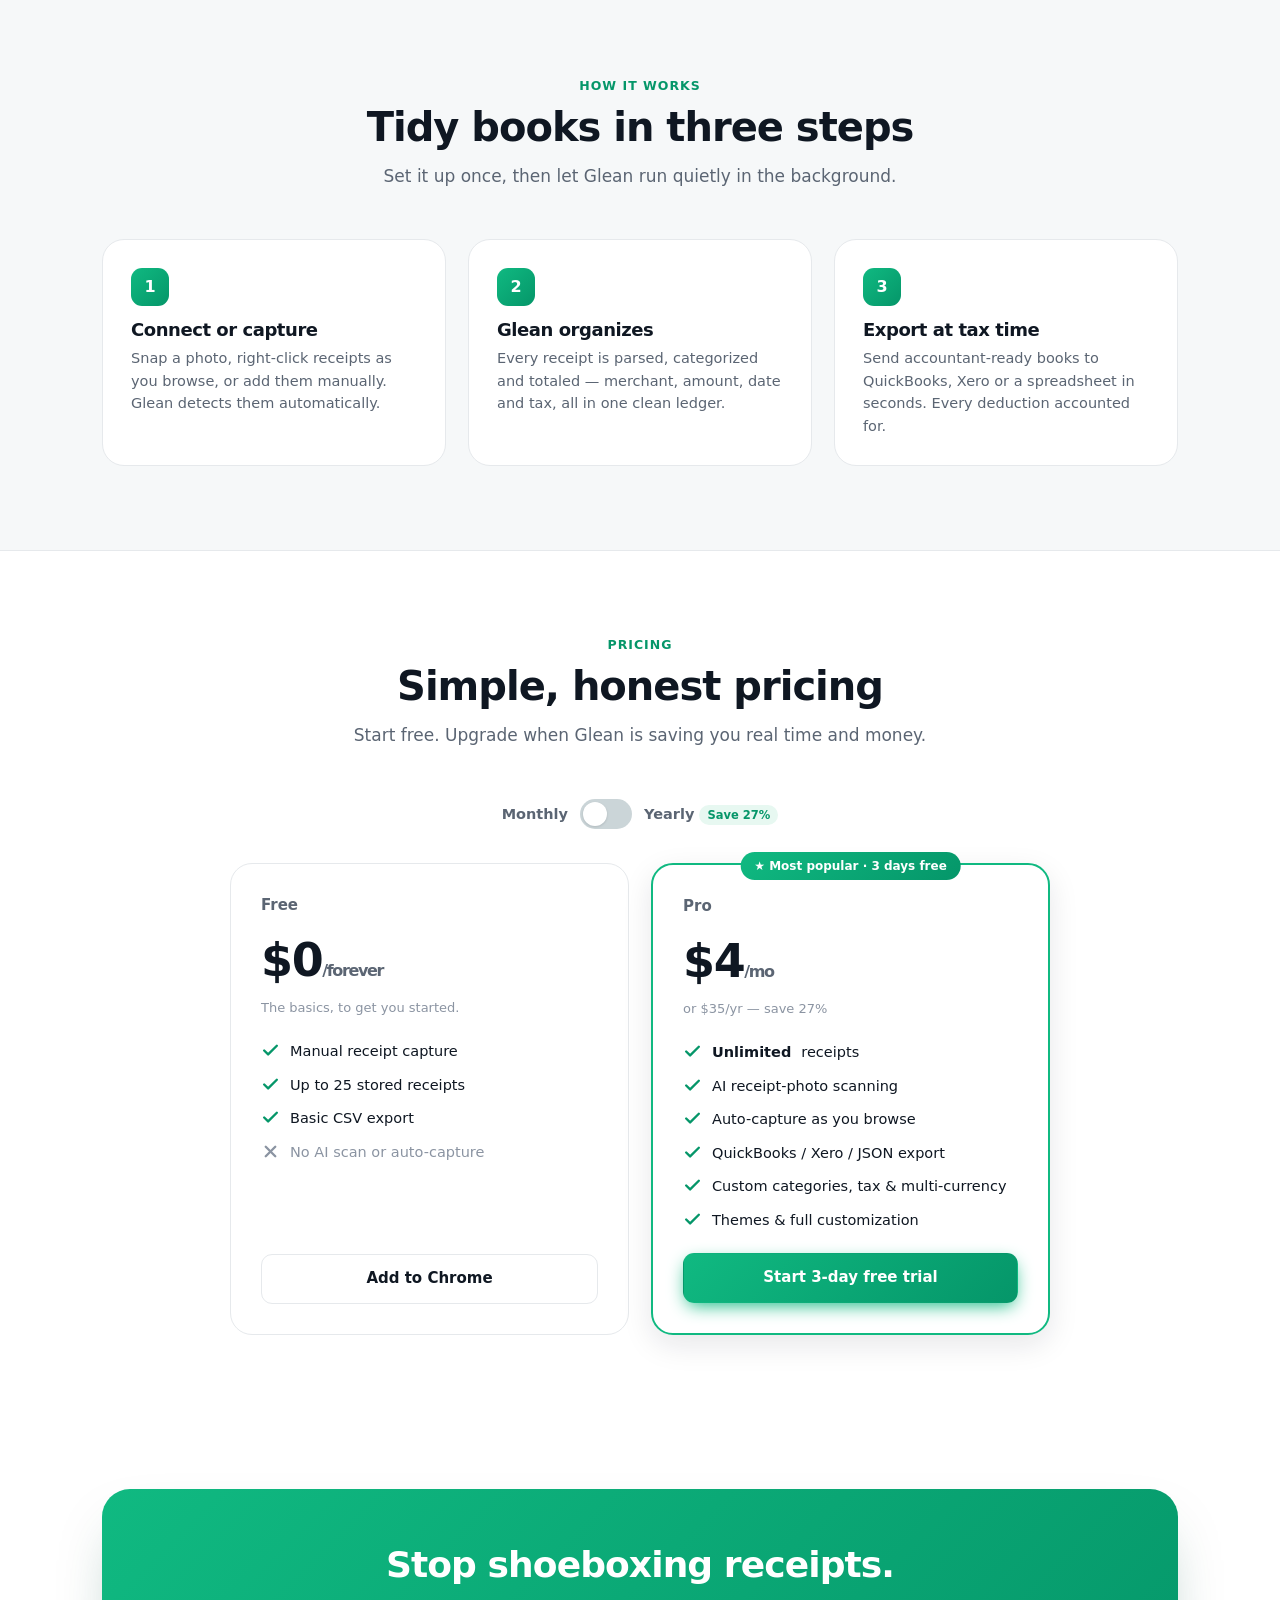
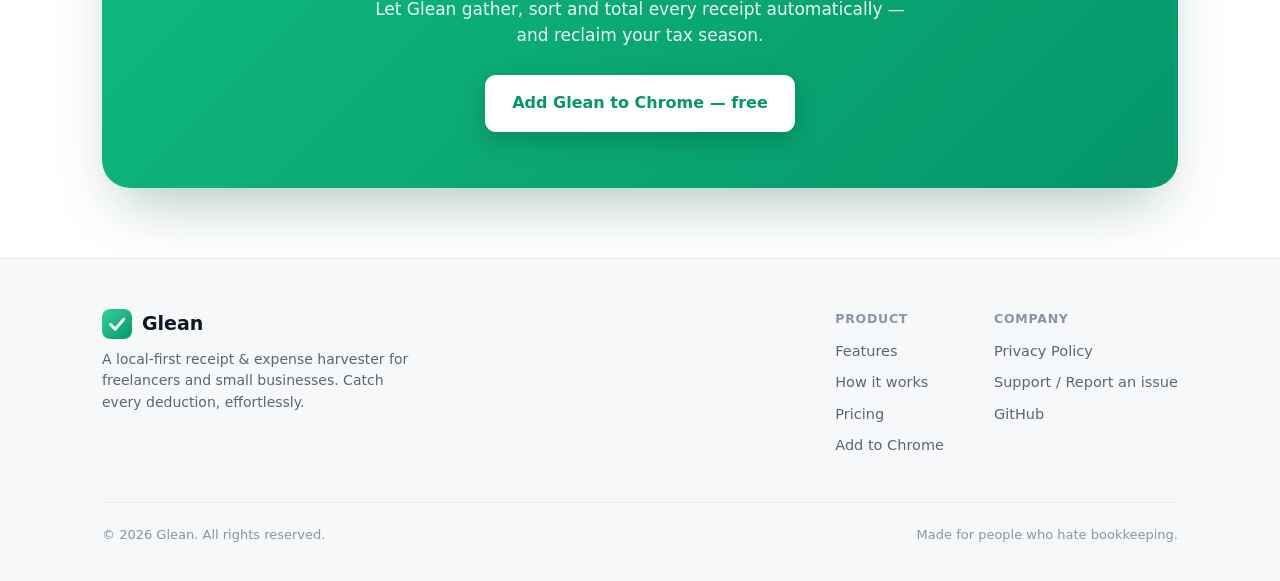
==== commit c7a173b1: "Remove all inbox/Gmail/Outlook sync advertising — feature not built Co-Authored-By: Claude Sonnet 4." ====
--- a/docs/index.html
+++ b/docs/index.html
@@ -4,9 +4,9 @@
   <meta charset="UTF-8" />
   <meta name="viewport" content="width=device-width, initial-scale=1.0" />
   <title>Glean — Never lose a receipt again</title>
-  <meta name="description" content="Glean is a Chrome extension that gathers receipts from your inbox and the web into clean, exportable books — so freelancers and small businesses catch every deduction at tax time." />
+  <meta name="description" content="Glean is a Chrome extension that captures receipts from the web and your photos into clean, exportable books — so freelancers and small businesses catch every deduction at tax time." />
   <meta property="og:title" content="Glean — Never lose a receipt again" />
-  <meta property="og:description" content="Auto-capture receipts from Gmail, Outlook & Apple Mail, scan photos with AI, and export accountant-ready books in seconds." />
+  <meta property="og:description" content="Scan receipts with AI, capture anywhere on the web, and export accountant-ready books in seconds." />
   <meta property="og:type" content="website" />
   <meta name="theme-color" content="#10b981" />
   <link rel="icon" href="favicon.svg" type="image/svg+xml" />
@@ -33,7 +33,7 @@
         <div>
           <span class="pill reveal">✨ New — AI receipt scanning</span>
           <h1 class="reveal d1">Never lose a<br /><span class="grad">receipt</span> again.</h1>
-          <p class="lead reveal d2">Glean quietly gathers receipts from your inbox and the web into clean,
+          <p class="lead reveal d2">Glean quietly captures receipts from the web and your photos into clean,
             exportable books — so you catch every deduction at tax time.</p>
           <div class="cta reveal d3">
             <a class="btn btn-primary btn-lg" href="#store">
@@ -69,7 +69,7 @@
     <div class="trust">
       <div class="container row">
         <span><svg viewBox="0 0 24 24" fill="none" stroke="currentColor" stroke-width="2" stroke-linecap="round" stroke-linejoin="round"><rect x="3" y="11" width="18" height="11" rx="2"/><path d="M7 11V7a5 5 0 0 1 10 0v4"/></svg> Local-first &amp; private</span>
-        <span><svg viewBox="0 0 24 24" fill="none" stroke="currentColor" stroke-width="2" stroke-linecap="round" stroke-linejoin="round"><path d="M4 4h16v16H4z"/><path d="m4 6 8 6 8-6"/></svg> Works with Gmail, Outlook &amp; Apple Mail</span>
+        <span><svg viewBox="0 0 24 24" fill="none" stroke="currentColor" stroke-width="2" stroke-linecap="round" stroke-linejoin="round"><path d="M23 19a2 2 0 0 1-2 2H3a2 2 0 0 1-2-2V8a2 2 0 0 1 2-2h4l2-3h6l2 3h4a2 2 0 0 1 2 2z"/><circle cx="12" cy="13" r="4"/></svg> AI receipt scanning</span>
         <span><svg viewBox="0 0 24 24" fill="none" stroke="currentColor" stroke-width="2" stroke-linecap="round" stroke-linejoin="round"><path d="M14 2H6a2 2 0 0 0-2 2v16a2 2 0 0 0 2 2h12a2 2 0 0 0 2-2V8z"/><path d="M14 2v6h6"/></svg> Exports to QuickBooks &amp; Xero</span>
       </div>
     </div>
@@ -84,11 +84,6 @@
         </div>
         <div class="features">
           <div class="feature">
-            <div class="ic"><svg viewBox="0 0 24 24" fill="none" stroke="currentColor" stroke-width="2" stroke-linecap="round" stroke-linejoin="round"><path d="M4 4h16v16H4z"/><path d="m4 6 8 6 8-6"/></svg></div>
-            <h3>Inbox auto-capture</h3>
-            <p>Connect Gmail, Outlook or Apple Mail and Glean pulls receipts and invoices automatically — read-only, nothing else touched.</p>
-          </div>
-          <div class="feature">
             <div class="ic"><svg viewBox="0 0 24 24" fill="none" stroke="currentColor" stroke-width="2" stroke-linecap="round" stroke-linejoin="round"><path d="M23 19a2 2 0 0 1-2 2H3a2 2 0 0 1-2-2V8a2 2 0 0 1 2-2h4l2-3h6l2 3h4a2 2 0 0 1 2 2z"/><circle cx="12" cy="13" r="4"/></svg></div>
             <h3>AI receipt scan <span class="soon">NEW</span></h3>
             <p>Snap a photo of any paper receipt. AI reads the total and figures out what it was for — no typing.</p>
@@ -111,7 +106,7 @@
           <div class="feature">
             <div class="ic"><svg viewBox="0 0 24 24" fill="none" stroke="currentColor" stroke-width="2" stroke-linecap="round" stroke-linejoin="round"><rect x="3" y="11" width="18" height="11" rx="2"/><path d="M7 11V7a5 5 0 0 1 10 0v4"/></svg></div>
             <h3>Private by design</h3>
-            <p>Local-first: your receipts live on your device, not our servers. Inbox access is read-only and revocable anytime.</p>
+            <p>Local-first: your receipts live on your device, not our servers. Nothing is shared without your action.</p>
           </div>
         </div>
       </div>
@@ -130,7 +125,7 @@
             <div class="step">
               <div class="num">1</div>
               <h3>Connect or capture</h3>
-              <p>Link your inbox, snap a photo, or right-click receipts as you browse. Glean detects them automatically.</p>
+              <p>Snap a photo, right-click receipts as you browse, or add them manually. Glean detects them automatically.</p>
             </div>
             <div class="step">
               <div class="num">2</div>
@@ -173,7 +168,7 @@
               <li><svg viewBox="0 0 24 24" fill="none" stroke="currentColor" stroke-width="3" stroke-linecap="round" stroke-linejoin="round"><polyline points="20 6 9 17 4 12"/></svg> Manual receipt capture</li>
               <li><svg viewBox="0 0 24 24" fill="none" stroke="currentColor" stroke-width="3" stroke-linecap="round" stroke-linejoin="round"><polyline points="20 6 9 17 4 12"/></svg> Up to 25 stored receipts</li>
               <li><svg viewBox="0 0 24 24" fill="none" stroke="currentColor" stroke-width="3" stroke-linecap="round" stroke-linejoin="round"><polyline points="20 6 9 17 4 12"/></svg> Basic CSV export</li>
-              <li class="off"><svg viewBox="0 0 24 24" fill="none" stroke="currentColor" stroke-width="3" stroke-linecap="round" stroke-linejoin="round"><line x1="18" y1="6" x2="6" y2="18"/><line x1="6" y1="6" x2="18" y2="18"/></svg> No inbox sync or AI scan</li>
+              <li class="off"><svg viewBox="0 0 24 24" fill="none" stroke="currentColor" stroke-width="3" stroke-linecap="round" stroke-linejoin="round"><line x1="18" y1="6" x2="6" y2="18"/><line x1="6" y1="6" x2="18" y2="18"/></svg> No AI scan or auto-capture</li>
             </ul>
             <a class="btn btn-ghost" href="#store">Add to Chrome</a>
           </div>
@@ -192,8 +187,8 @@
             </div>
             <ul>
               <li><svg viewBox="0 0 24 24" fill="none" stroke="currentColor" stroke-width="3" stroke-linecap="round" stroke-linejoin="round"><polyline points="20 6 9 17 4 12"/></svg> <b>Unlimited</b> receipts</li>
-              <li><svg viewBox="0 0 24 24" fill="none" stroke="currentColor" stroke-width="3" stroke-linecap="round" stroke-linejoin="round"><polyline points="20 6 9 17 4 12"/></svg> Auto-capture from Gmail, Outlook &amp; Apple Mail</li>
               <li><svg viewBox="0 0 24 24" fill="none" stroke="currentColor" stroke-width="3" stroke-linecap="round" stroke-linejoin="round"><polyline points="20 6 9 17 4 12"/></svg> AI receipt-photo scanning</li>
+              <li><svg viewBox="0 0 24 24" fill="none" stroke="currentColor" stroke-width="3" stroke-linecap="round" stroke-linejoin="round"><polyline points="20 6 9 17 4 12"/></svg> Auto-capture as you browse</li>
               <li><svg viewBox="0 0 24 24" fill="none" stroke="currentColor" stroke-width="3" stroke-linecap="round" stroke-linejoin="round"><polyline points="20 6 9 17 4 12"/></svg> QuickBooks / Xero / JSON export</li>
               <li><svg viewBox="0 0 24 24" fill="none" stroke="currentColor" stroke-width="3" stroke-linecap="round" stroke-linejoin="round"><polyline points="20 6 9 17 4 12"/></svg> Custom categories, tax &amp; multi-currency</li>
               <li><svg viewBox="0 0 24 24" fill="none" stroke="currentColor" stroke-width="3" stroke-linecap="round" stroke-linejoin="round"><polyline points="20 6 9 17 4 12"/></svg> Themes &amp; full customization</li>
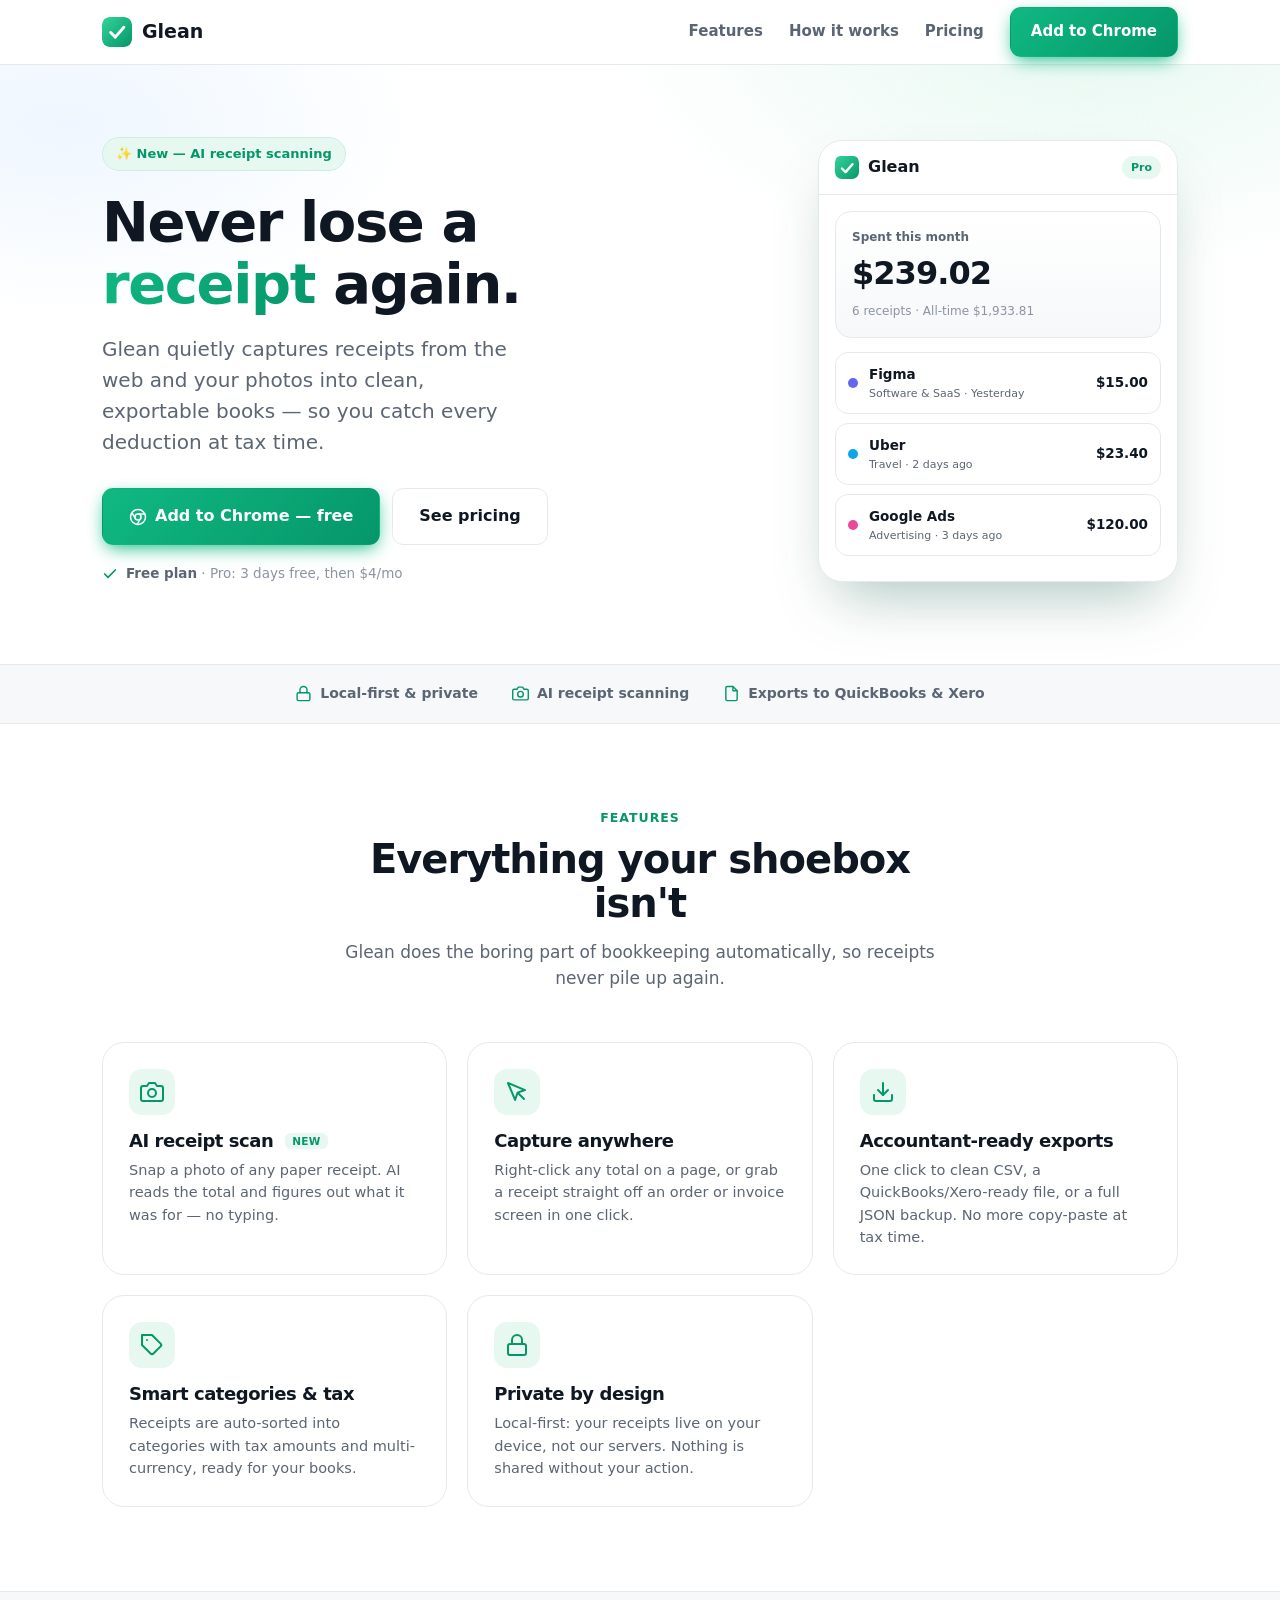
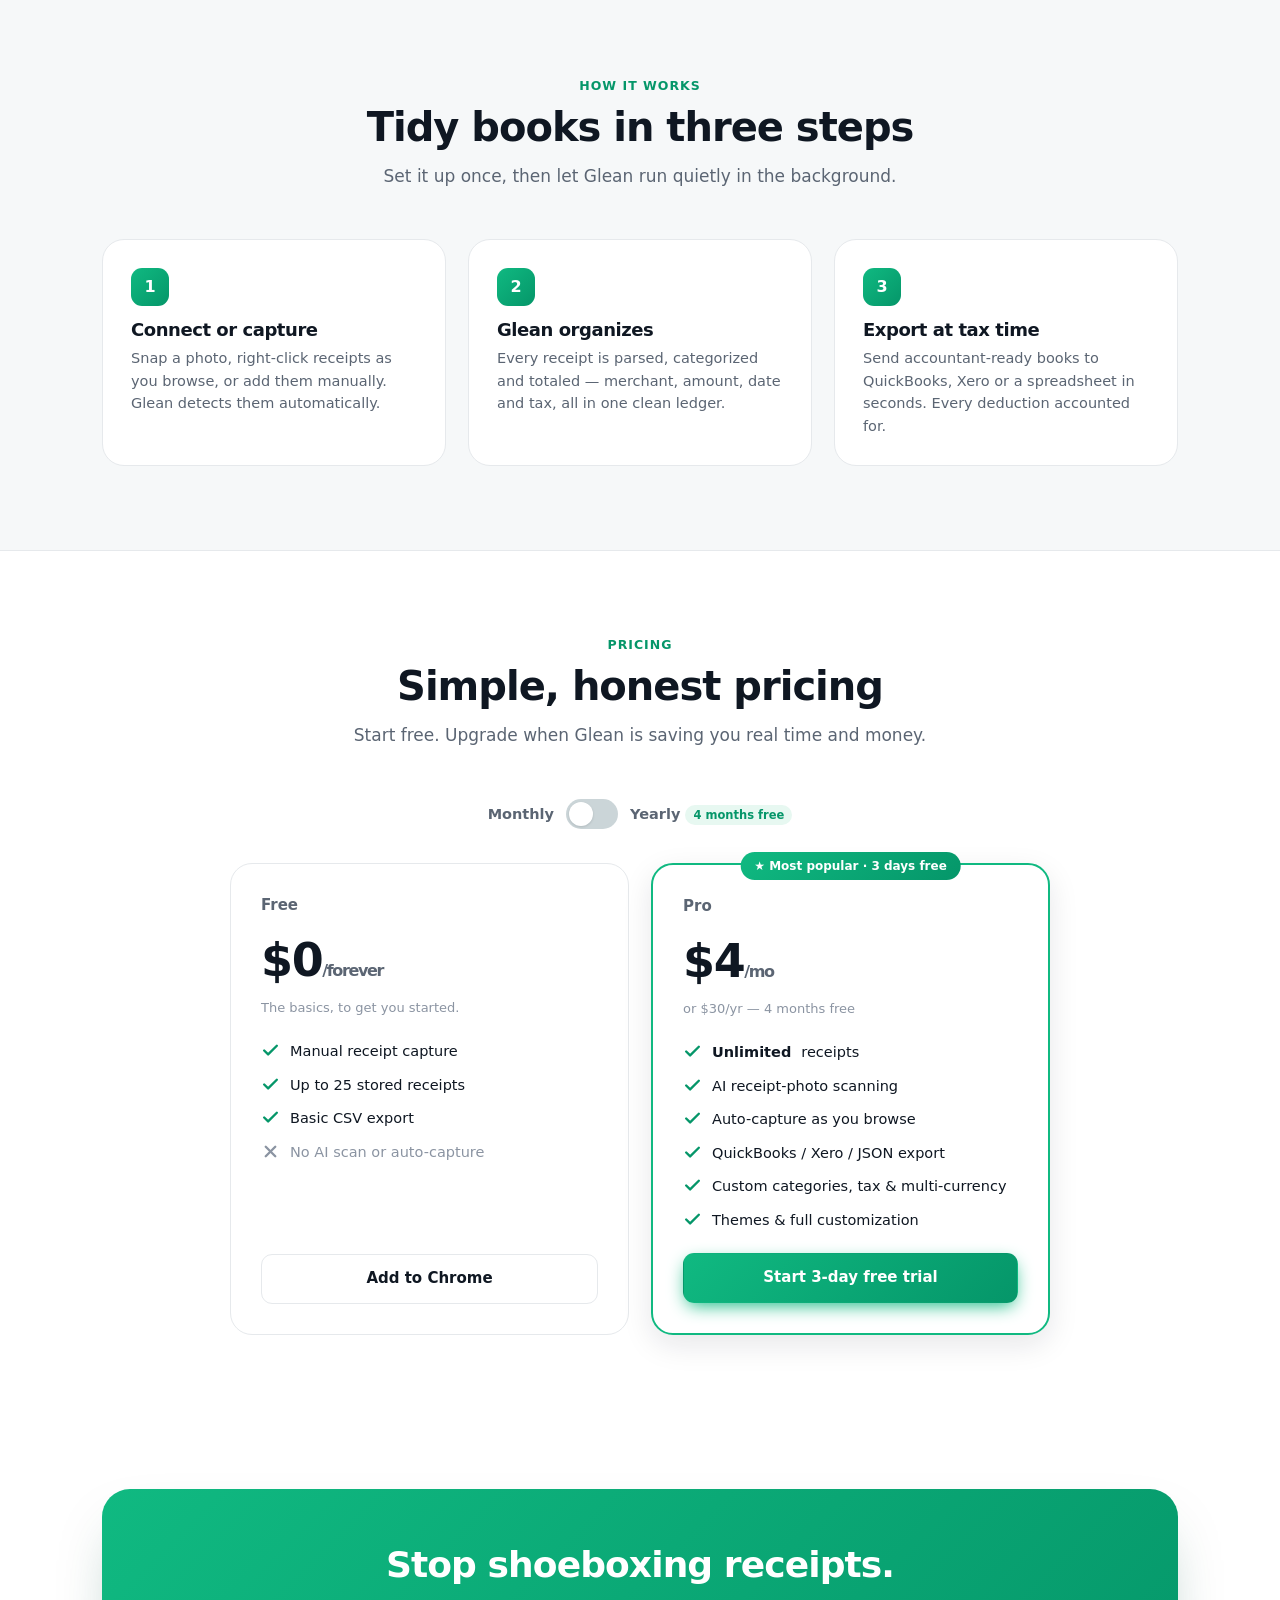
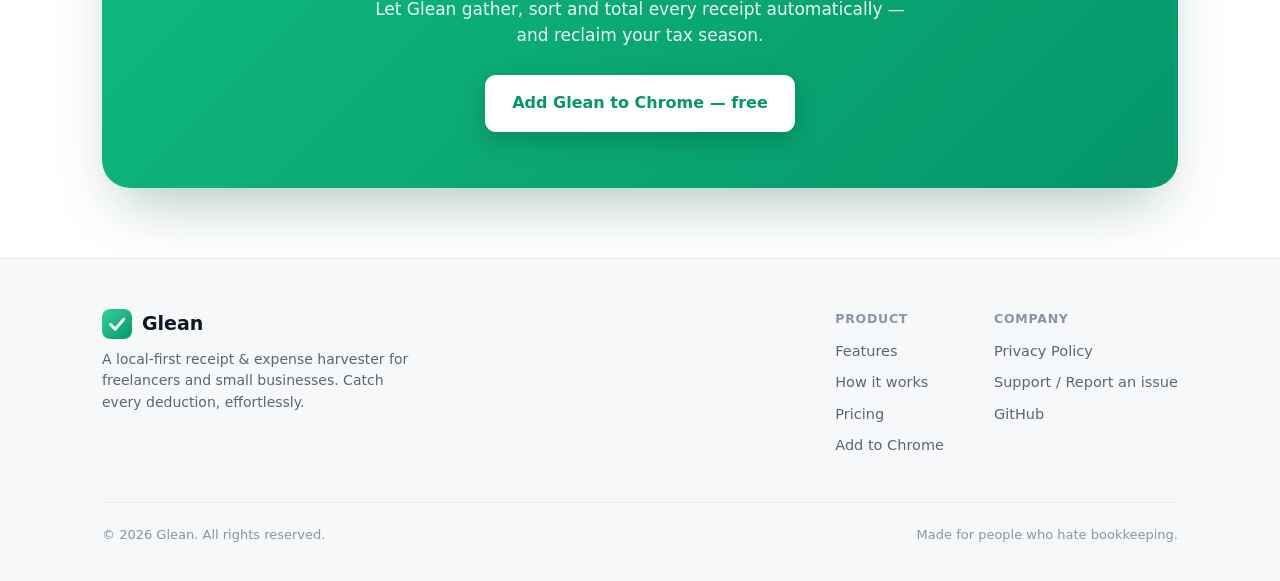
==== commit e67bdb2c: "Change yearly price to $30 and highlight 4 months free savings Co-Authored-By: Claude Sonnet 4.6 <no" ====
--- a/docs/index.html
+++ b/docs/index.html
@@ -155,7 +155,7 @@
         <div class="bill">
           <span class="opt">Monthly</span>
           <label for="yearly" class="switch" title="Toggle yearly billing"><span class="sl"></span></label>
-          <span class="opt">Yearly <span class="save">Save 27%</span></span>
+          <span class="opt">Yearly <span class="save">4 months free</span></span>
         </div>
 
         <div class="pricing-grid">
@@ -179,11 +179,11 @@
             <div class="pname">Pro</div>
             <div class="price">
               <span class="mo">$4<small>/mo</small></span>
-              <span class="yr">$35<small>/yr</small></span>
+              <span class="yr">$30<small>/yr</small></span>
             </div>
             <div class="pnote">
-              <span class="mo">or $35/yr — save 27%</span>
-              <span class="yr">≈ $2.92/mo, billed yearly</span>
+              <span class="mo">or $30/yr — 4 months free</span>
+              <span class="yr">≈ $2.50/mo · 4 months free</span>
             </div>
             <ul>
               <li><svg viewBox="0 0 24 24" fill="none" stroke="currentColor" stroke-width="3" stroke-linecap="round" stroke-linejoin="round"><polyline points="20 6 9 17 4 12"/></svg> <b>Unlimited</b> receipts</li>
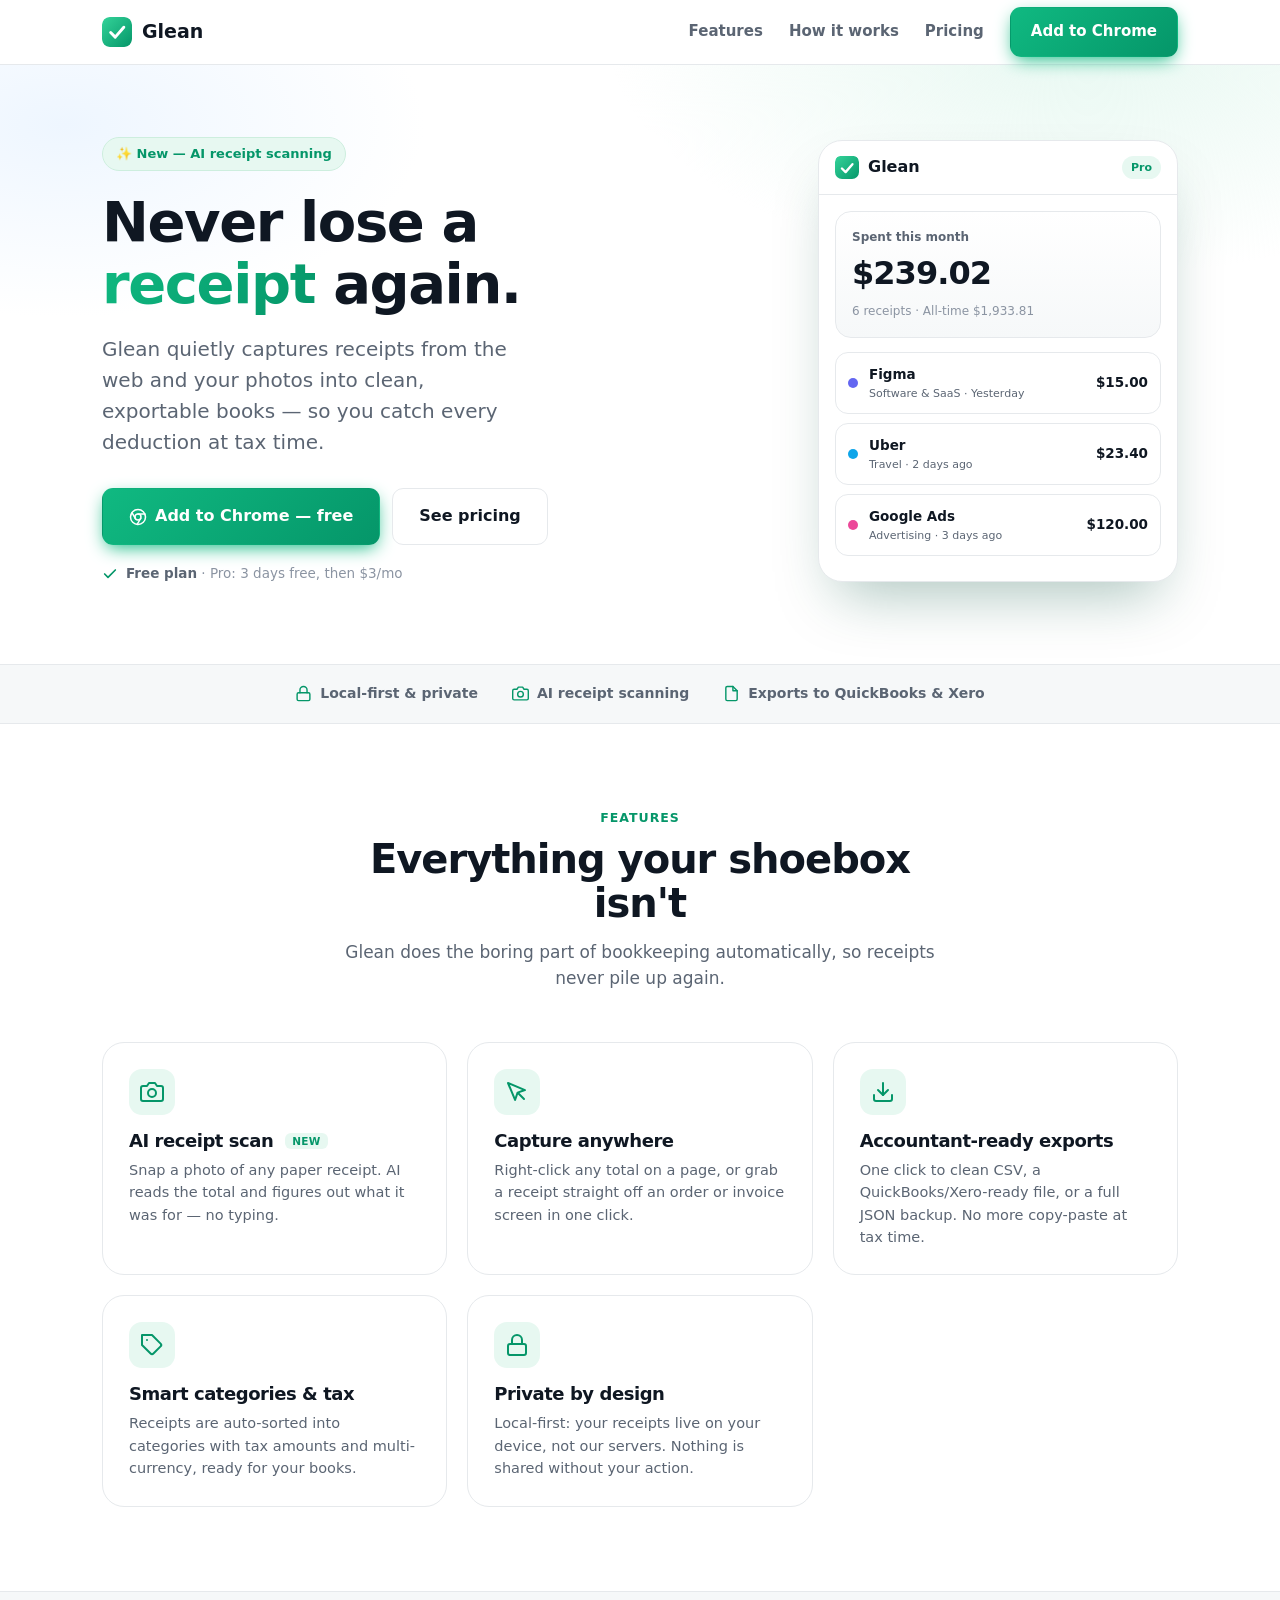
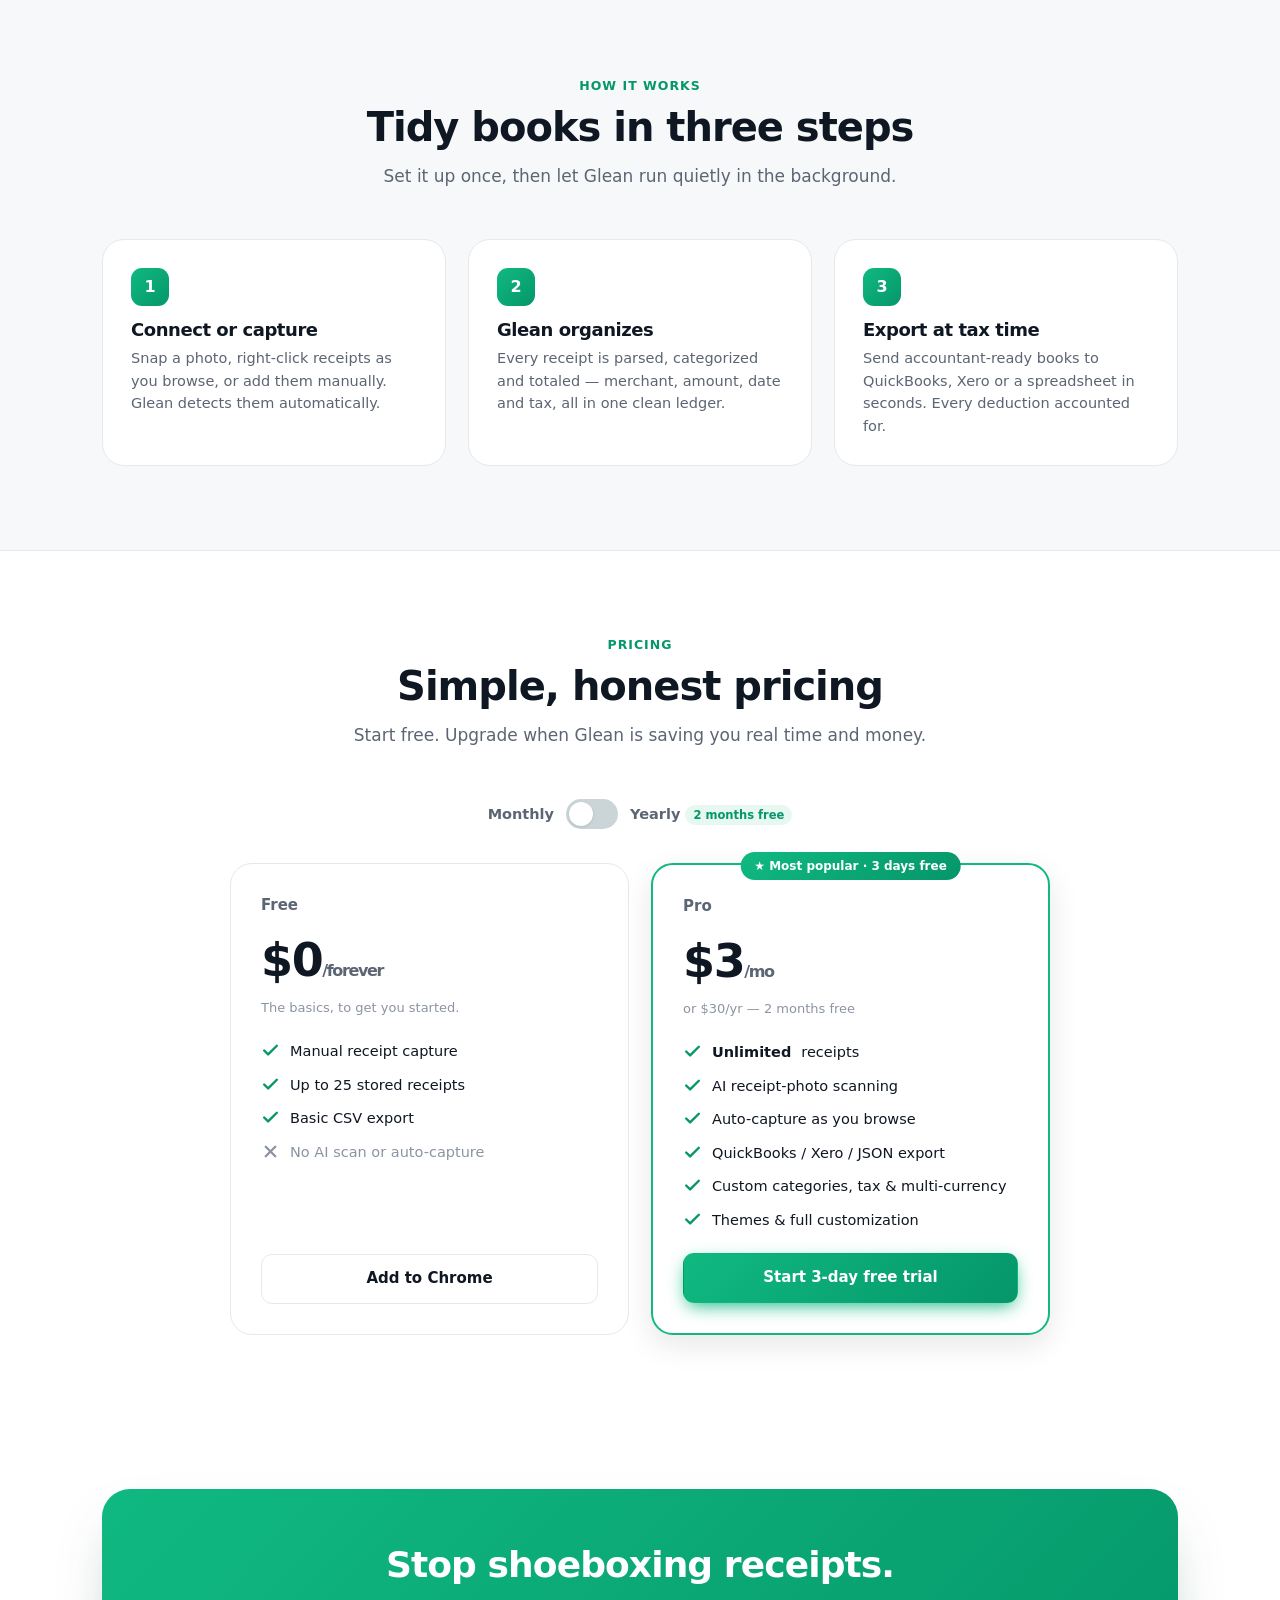
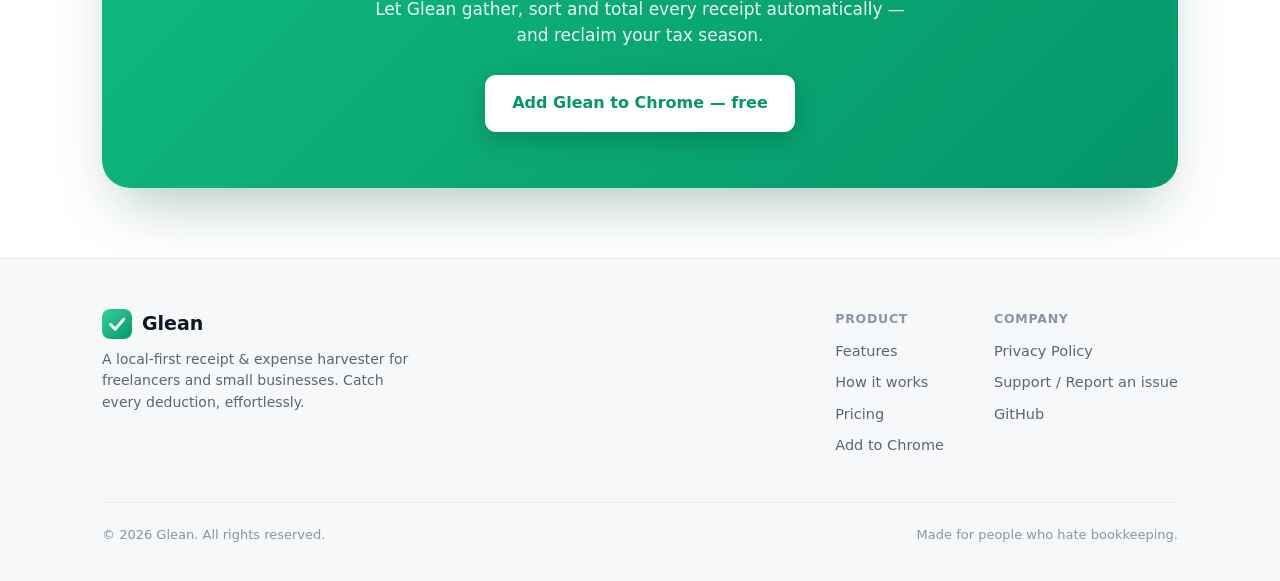
==== commit 9f1cd7d0: "Change monthly price to $3, update savings to 2 months free Co-Authored-By: Claude Sonnet 4.6 <norep" ====
--- a/docs/index.html
+++ b/docs/index.html
@@ -44,7 +44,7 @@
           </div>
           <div class="subnote reveal d4">
             <svg viewBox="0 0 24 24" fill="none" stroke="#059669" stroke-width="2.5" stroke-linecap="round" stroke-linejoin="round" style="width:16px;height:16px"><polyline points="20 6 9 17 4 12"/></svg>
-            <span><b>Free plan</b> · Pro: 3 days free, then $4/mo</span>
+            <span><b>Free plan</b> · Pro: 3 days free, then $3/mo</span>
           </div>
         </div>
 
@@ -155,7 +155,7 @@
         <div class="bill">
           <span class="opt">Monthly</span>
           <label for="yearly" class="switch" title="Toggle yearly billing"><span class="sl"></span></label>
-          <span class="opt">Yearly <span class="save">4 months free</span></span>
+          <span class="opt">Yearly <span class="save">2 months free</span></span>
         </div>
 
         <div class="pricing-grid">
@@ -178,12 +178,12 @@
             <div class="ribbon">★ Most popular · 3 days free</div>
             <div class="pname">Pro</div>
             <div class="price">
-              <span class="mo">$4<small>/mo</small></span>
+              <span class="mo">$3<small>/mo</small></span>
               <span class="yr">$30<small>/yr</small></span>
             </div>
             <div class="pnote">
-              <span class="mo">or $30/yr — 4 months free</span>
-              <span class="yr">≈ $2.50/mo · 4 months free</span>
+              <span class="mo">or $30/yr — 2 months free</span>
+              <span class="yr">≈ $2.50/mo · 2 months free</span>
             </div>
             <ul>
               <li><svg viewBox="0 0 24 24" fill="none" stroke="currentColor" stroke-width="3" stroke-linecap="round" stroke-linejoin="round"><polyline points="20 6 9 17 4 12"/></svg> <b>Unlimited</b> receipts</li>
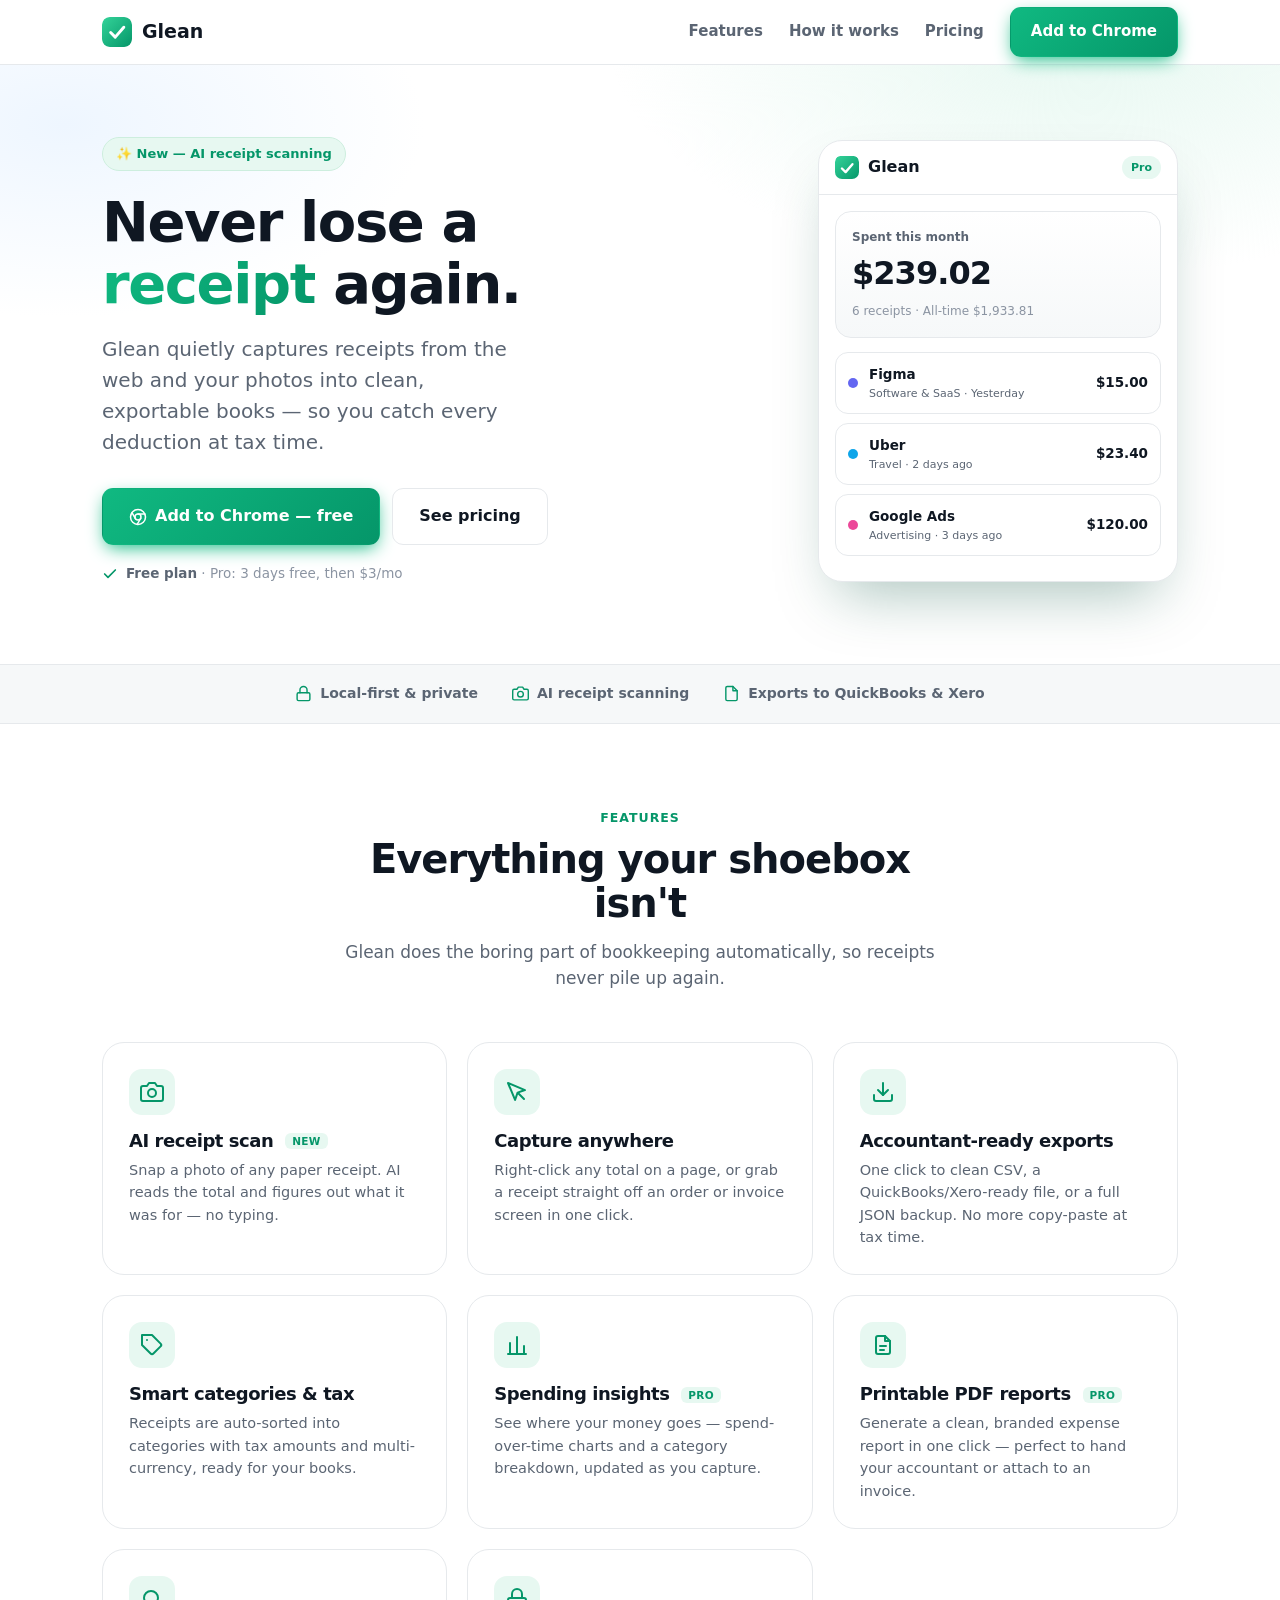
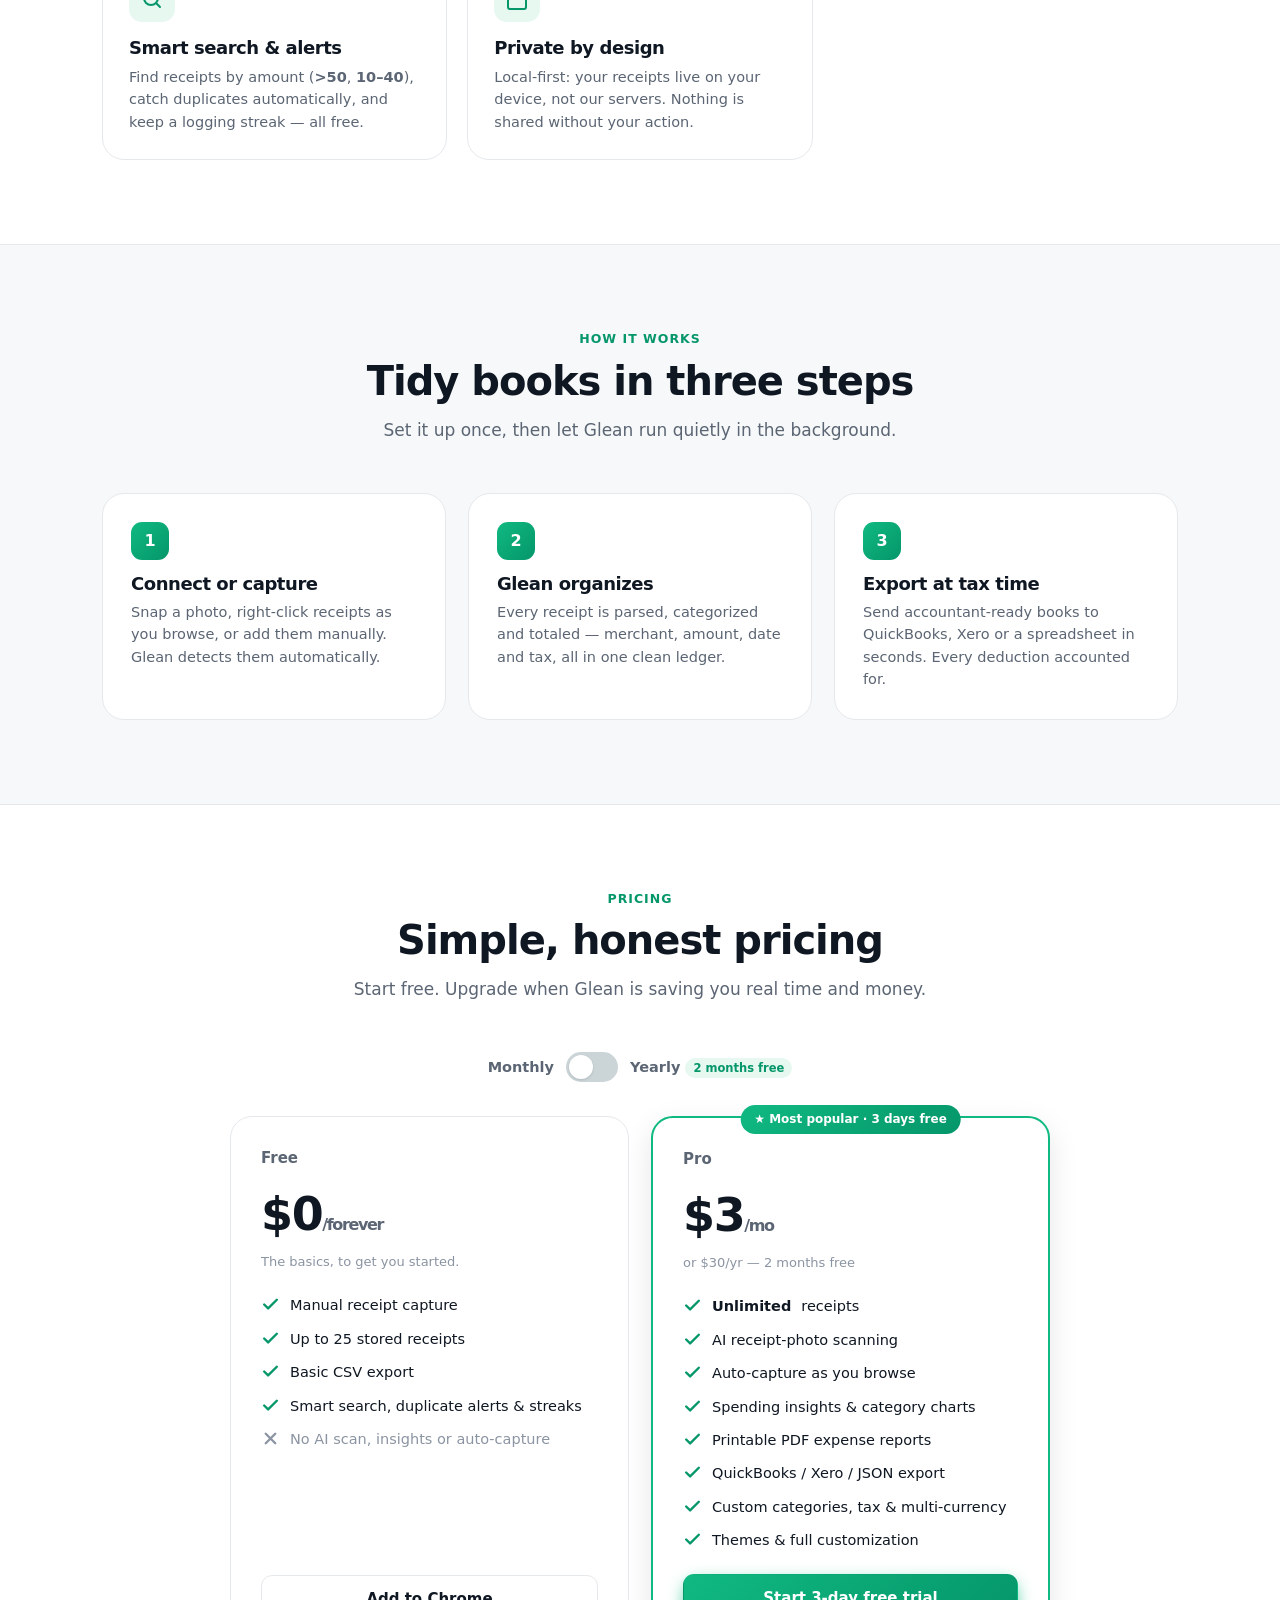
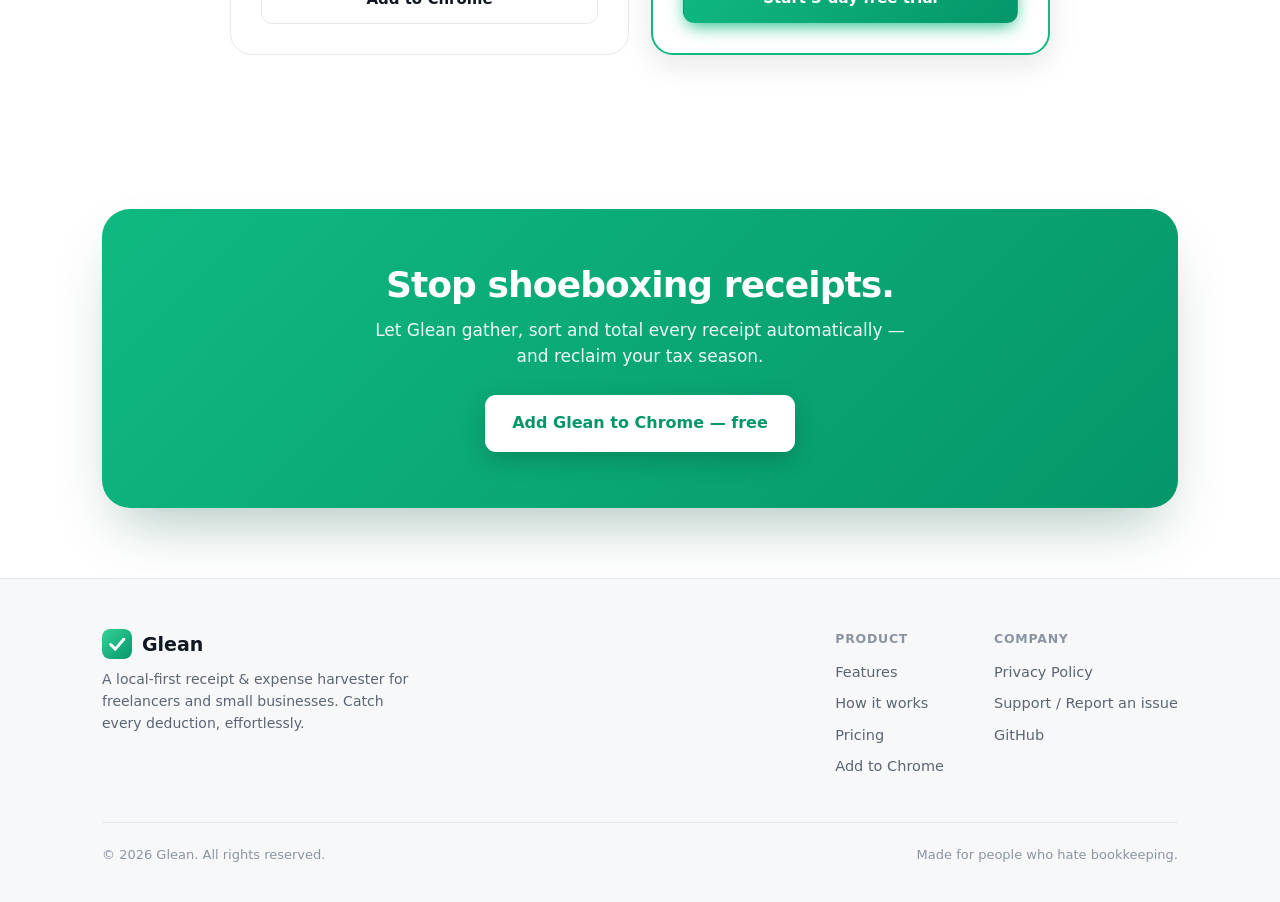
==== commit a0bd0f6b: "Add insights, PDF reports, smart search, streaks, duplicates, dark toggle & shortcuts Free: smart am" ====
--- a/docs/index.html
+++ b/docs/index.html
@@ -104,6 +104,21 @@
             <p>Receipts are auto-sorted into categories with tax amounts and multi-currency, ready for your books.</p>
           </div>
           <div class="feature">
+            <div class="ic"><svg viewBox="0 0 24 24" fill="none" stroke="currentColor" stroke-width="2" stroke-linecap="round" stroke-linejoin="round"><path d="M5 21V10M12 21V4M19 21v-8"/><path d="M3 21h18"/></svg></div>
+            <h3>Spending insights <span class="soon">PRO</span></h3>
+            <p>See where your money goes — spend-over-time charts and a category breakdown, updated as you capture.</p>
+          </div>
+          <div class="feature">
+            <div class="ic"><svg viewBox="0 0 24 24" fill="none" stroke="currentColor" stroke-width="2" stroke-linecap="round" stroke-linejoin="round"><path d="M14 3H7a2 2 0 0 0-2 2v14a2 2 0 0 0 2 2h10a2 2 0 0 0 2-2V8z"/><path d="M14 3v5h5M9 13h6M9 17h4"/></svg></div>
+            <h3>Printable PDF reports <span class="soon">PRO</span></h3>
+            <p>Generate a clean, branded expense report in one click — perfect to hand your accountant or attach to an invoice.</p>
+          </div>
+          <div class="feature">
+            <div class="ic"><svg viewBox="0 0 24 24" fill="none" stroke="currentColor" stroke-width="2" stroke-linecap="round" stroke-linejoin="round"><circle cx="11" cy="11" r="7"/><path d="m20 20-3.2-3.2"/></svg></div>
+            <h3>Smart search &amp; alerts</h3>
+            <p>Find receipts by amount (<b>&gt;50</b>, <b>10–40</b>), catch duplicates automatically, and keep a logging streak — all free.</p>
+          </div>
+          <div class="feature">
             <div class="ic"><svg viewBox="0 0 24 24" fill="none" stroke="currentColor" stroke-width="2" stroke-linecap="round" stroke-linejoin="round"><rect x="3" y="11" width="18" height="11" rx="2"/><path d="M7 11V7a5 5 0 0 1 10 0v4"/></svg></div>
             <h3>Private by design</h3>
             <p>Local-first: your receipts live on your device, not our servers. Nothing is shared without your action.</p>
@@ -168,7 +183,8 @@
               <li><svg viewBox="0 0 24 24" fill="none" stroke="currentColor" stroke-width="3" stroke-linecap="round" stroke-linejoin="round"><polyline points="20 6 9 17 4 12"/></svg> Manual receipt capture</li>
               <li><svg viewBox="0 0 24 24" fill="none" stroke="currentColor" stroke-width="3" stroke-linecap="round" stroke-linejoin="round"><polyline points="20 6 9 17 4 12"/></svg> Up to 25 stored receipts</li>
               <li><svg viewBox="0 0 24 24" fill="none" stroke="currentColor" stroke-width="3" stroke-linecap="round" stroke-linejoin="round"><polyline points="20 6 9 17 4 12"/></svg> Basic CSV export</li>
-              <li class="off"><svg viewBox="0 0 24 24" fill="none" stroke="currentColor" stroke-width="3" stroke-linecap="round" stroke-linejoin="round"><line x1="18" y1="6" x2="6" y2="18"/><line x1="6" y1="6" x2="18" y2="18"/></svg> No AI scan or auto-capture</li>
+              <li><svg viewBox="0 0 24 24" fill="none" stroke="currentColor" stroke-width="3" stroke-linecap="round" stroke-linejoin="round"><polyline points="20 6 9 17 4 12"/></svg> Smart search, duplicate alerts &amp; streaks</li>
+              <li class="off"><svg viewBox="0 0 24 24" fill="none" stroke="currentColor" stroke-width="3" stroke-linecap="round" stroke-linejoin="round"><line x1="18" y1="6" x2="6" y2="18"/><line x1="6" y1="6" x2="18" y2="18"/></svg> No AI scan, insights or auto-capture</li>
             </ul>
             <a class="btn btn-ghost" href="#store">Add to Chrome</a>
           </div>
@@ -189,6 +205,8 @@
               <li><svg viewBox="0 0 24 24" fill="none" stroke="currentColor" stroke-width="3" stroke-linecap="round" stroke-linejoin="round"><polyline points="20 6 9 17 4 12"/></svg> <b>Unlimited</b> receipts</li>
               <li><svg viewBox="0 0 24 24" fill="none" stroke="currentColor" stroke-width="3" stroke-linecap="round" stroke-linejoin="round"><polyline points="20 6 9 17 4 12"/></svg> AI receipt-photo scanning</li>
               <li><svg viewBox="0 0 24 24" fill="none" stroke="currentColor" stroke-width="3" stroke-linecap="round" stroke-linejoin="round"><polyline points="20 6 9 17 4 12"/></svg> Auto-capture as you browse</li>
+              <li><svg viewBox="0 0 24 24" fill="none" stroke="currentColor" stroke-width="3" stroke-linecap="round" stroke-linejoin="round"><polyline points="20 6 9 17 4 12"/></svg> Spending insights &amp; category charts</li>
+              <li><svg viewBox="0 0 24 24" fill="none" stroke="currentColor" stroke-width="3" stroke-linecap="round" stroke-linejoin="round"><polyline points="20 6 9 17 4 12"/></svg> Printable PDF expense reports</li>
               <li><svg viewBox="0 0 24 24" fill="none" stroke="currentColor" stroke-width="3" stroke-linecap="round" stroke-linejoin="round"><polyline points="20 6 9 17 4 12"/></svg> QuickBooks / Xero / JSON export</li>
               <li><svg viewBox="0 0 24 24" fill="none" stroke="currentColor" stroke-width="3" stroke-linecap="round" stroke-linejoin="round"><polyline points="20 6 9 17 4 12"/></svg> Custom categories, tax &amp; multi-currency</li>
               <li><svg viewBox="0 0 24 24" fill="none" stroke="currentColor" stroke-width="3" stroke-linecap="round" stroke-linejoin="round"><polyline points="20 6 9 17 4 12"/></svg> Themes &amp; full customization</li>
